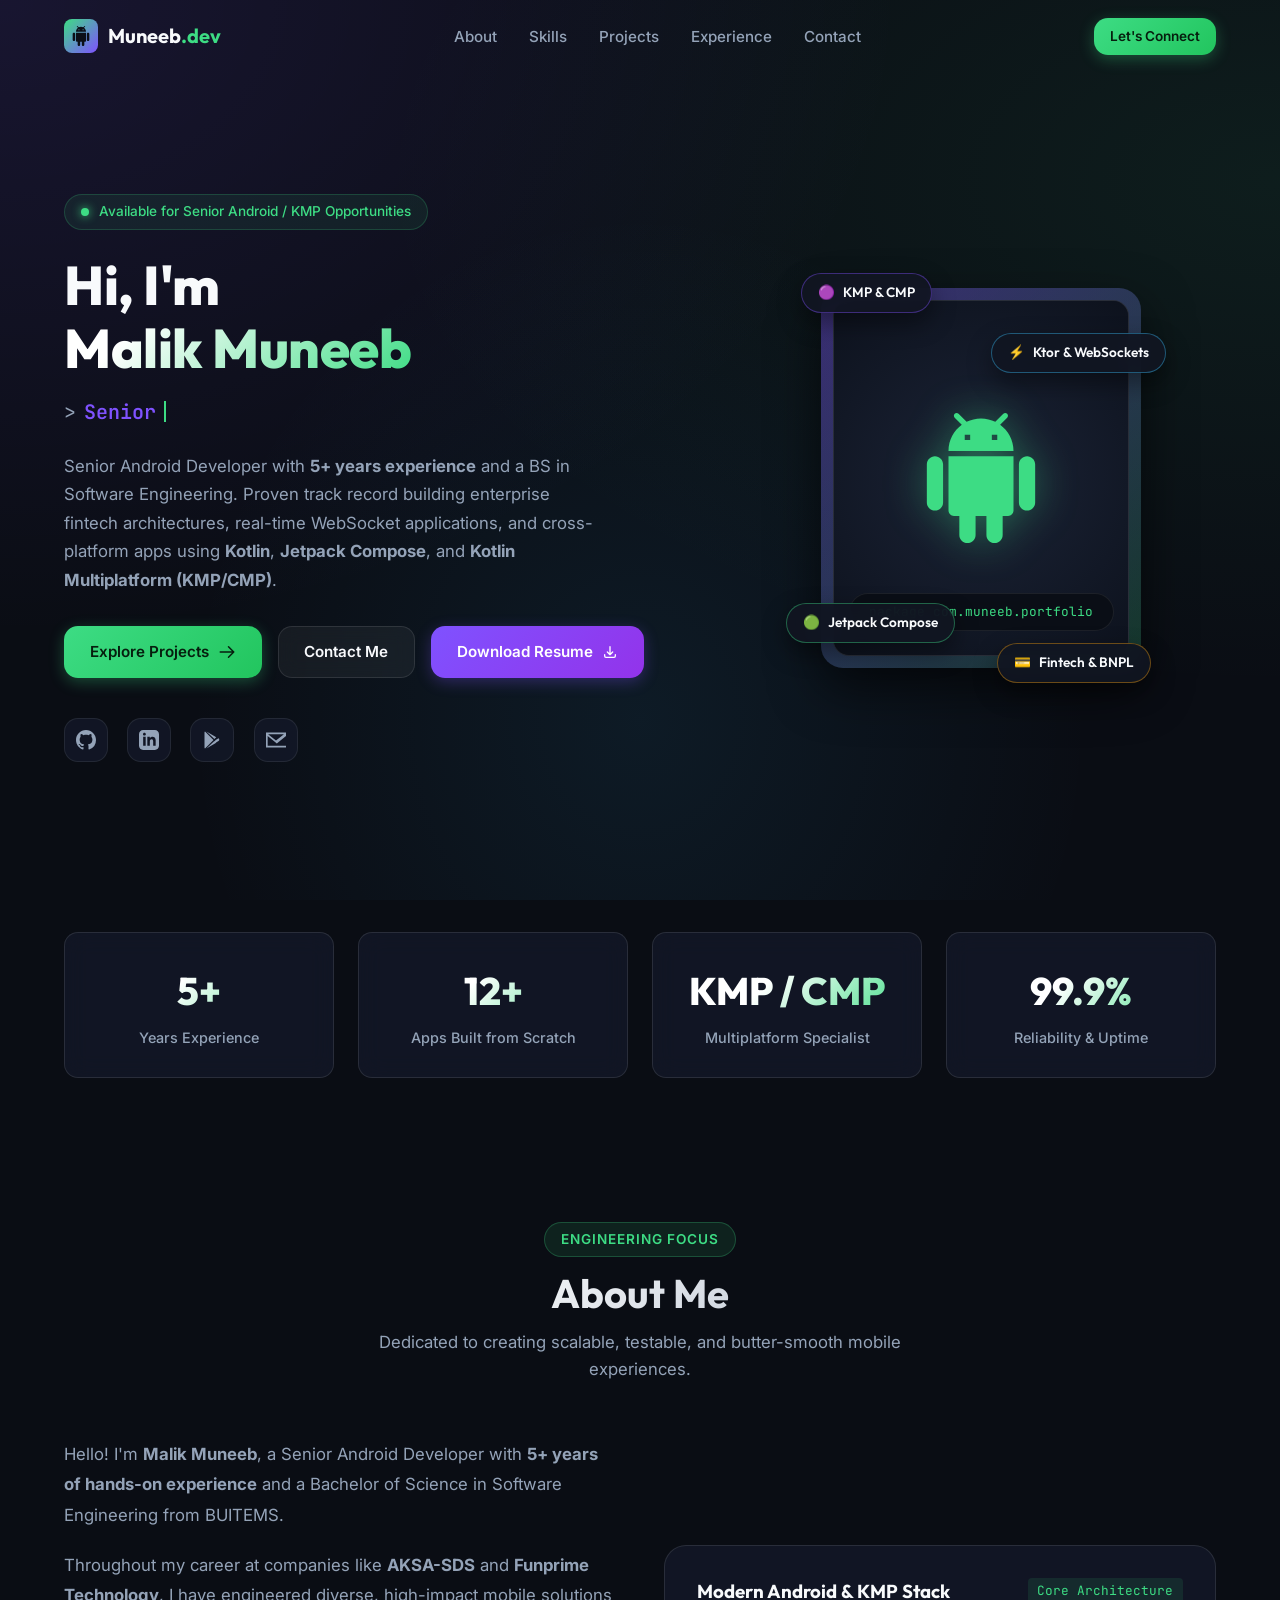
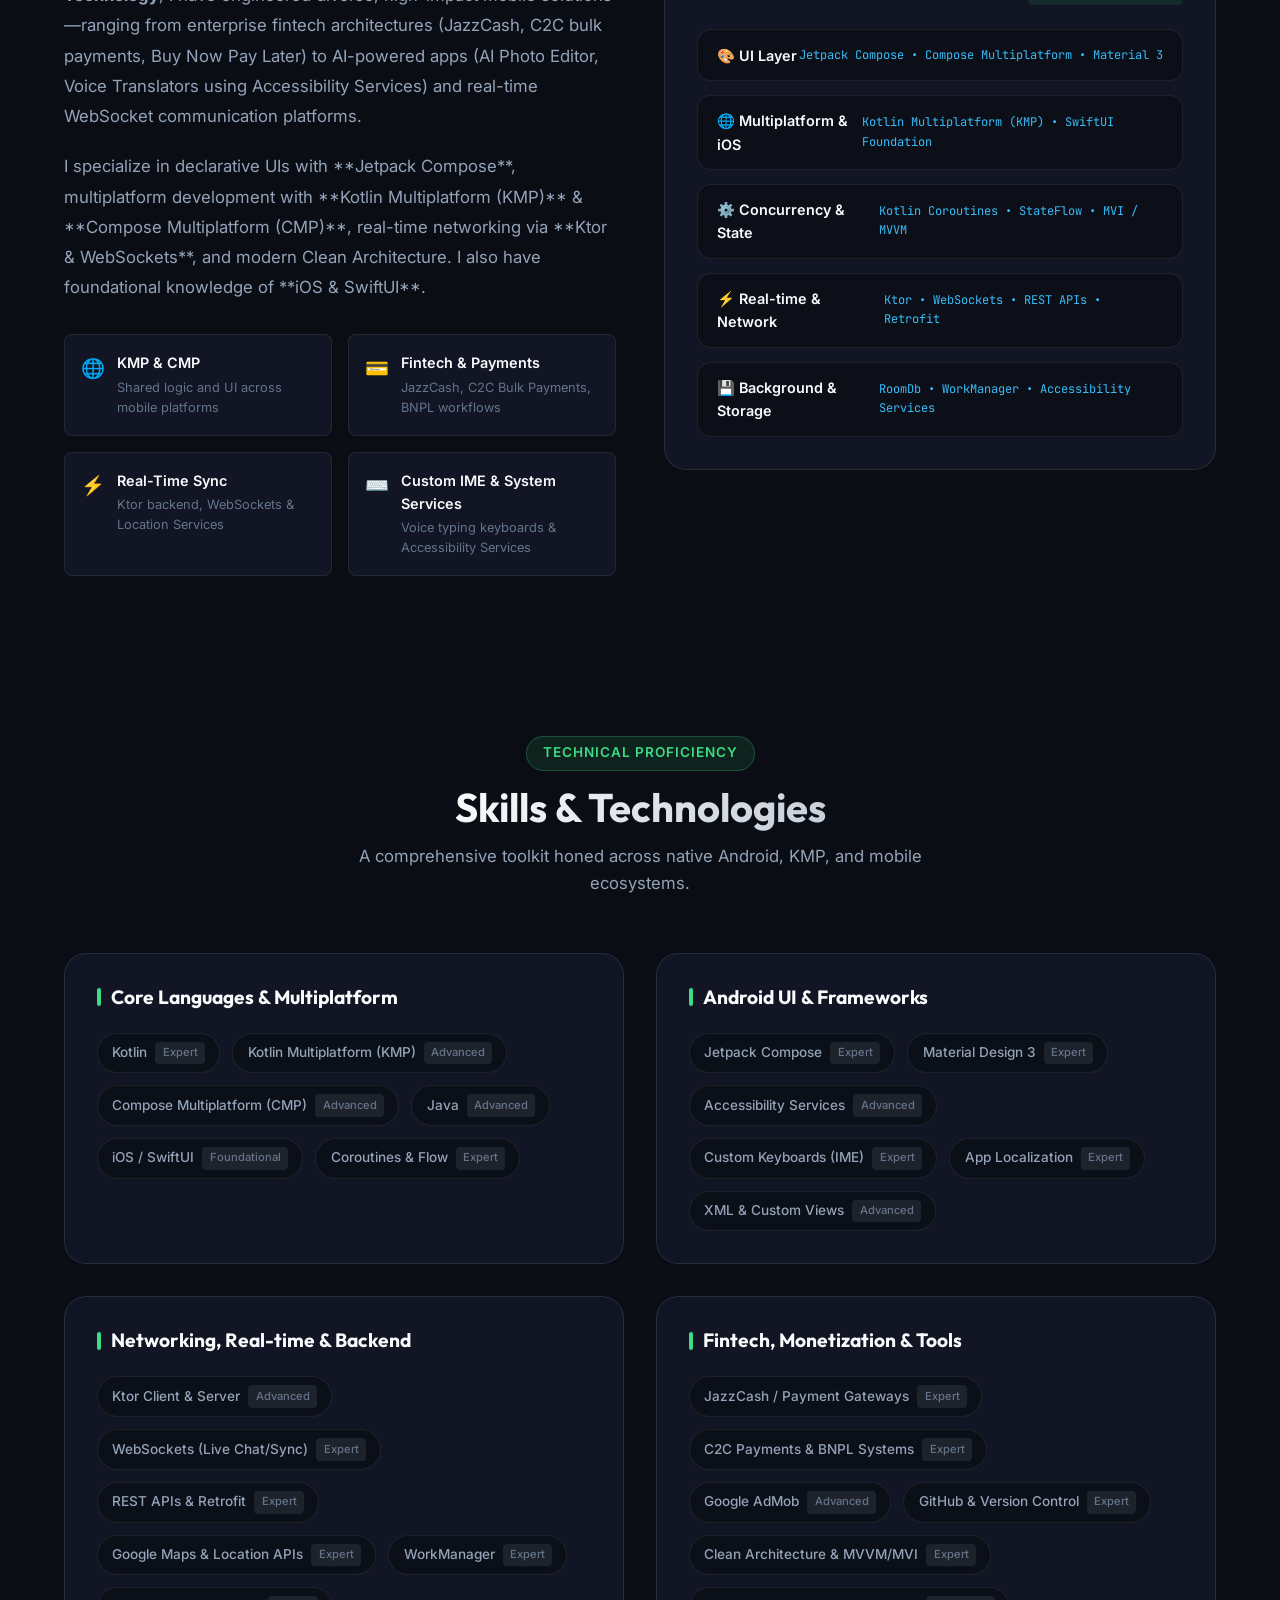
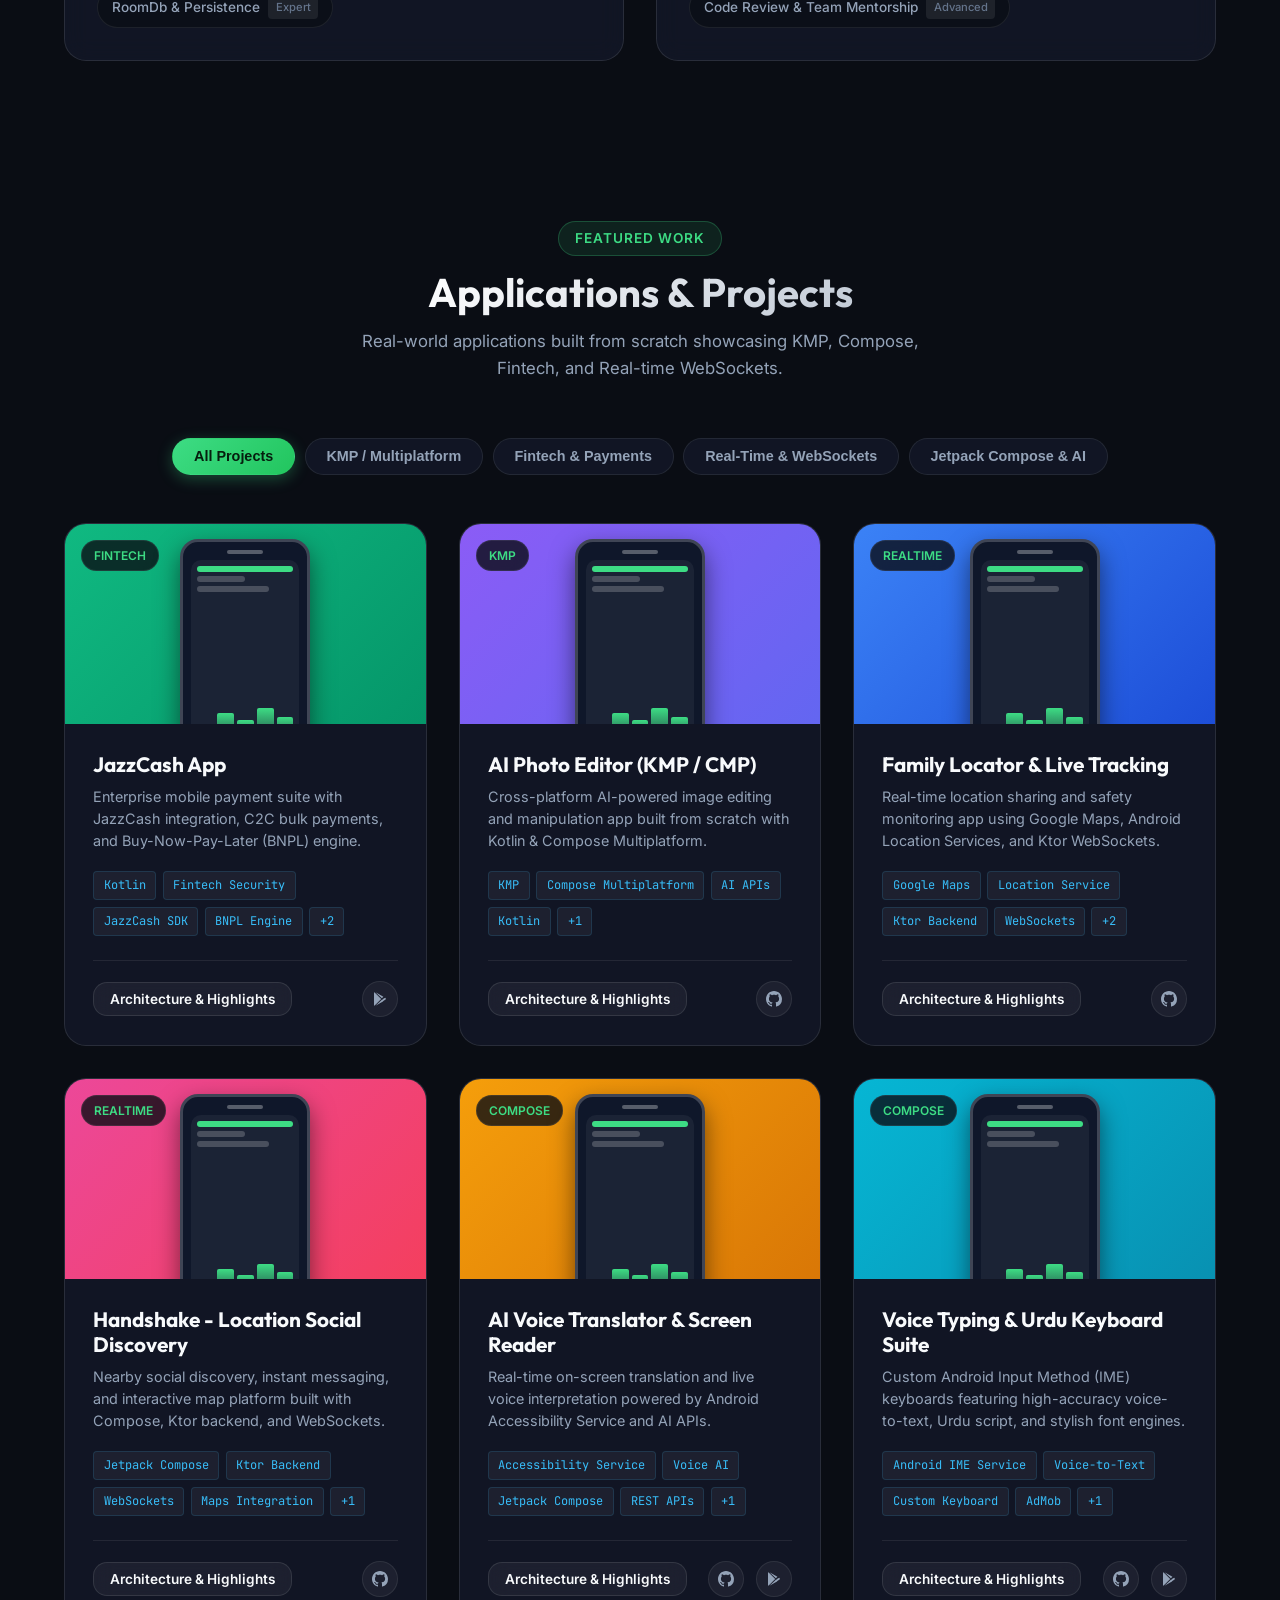
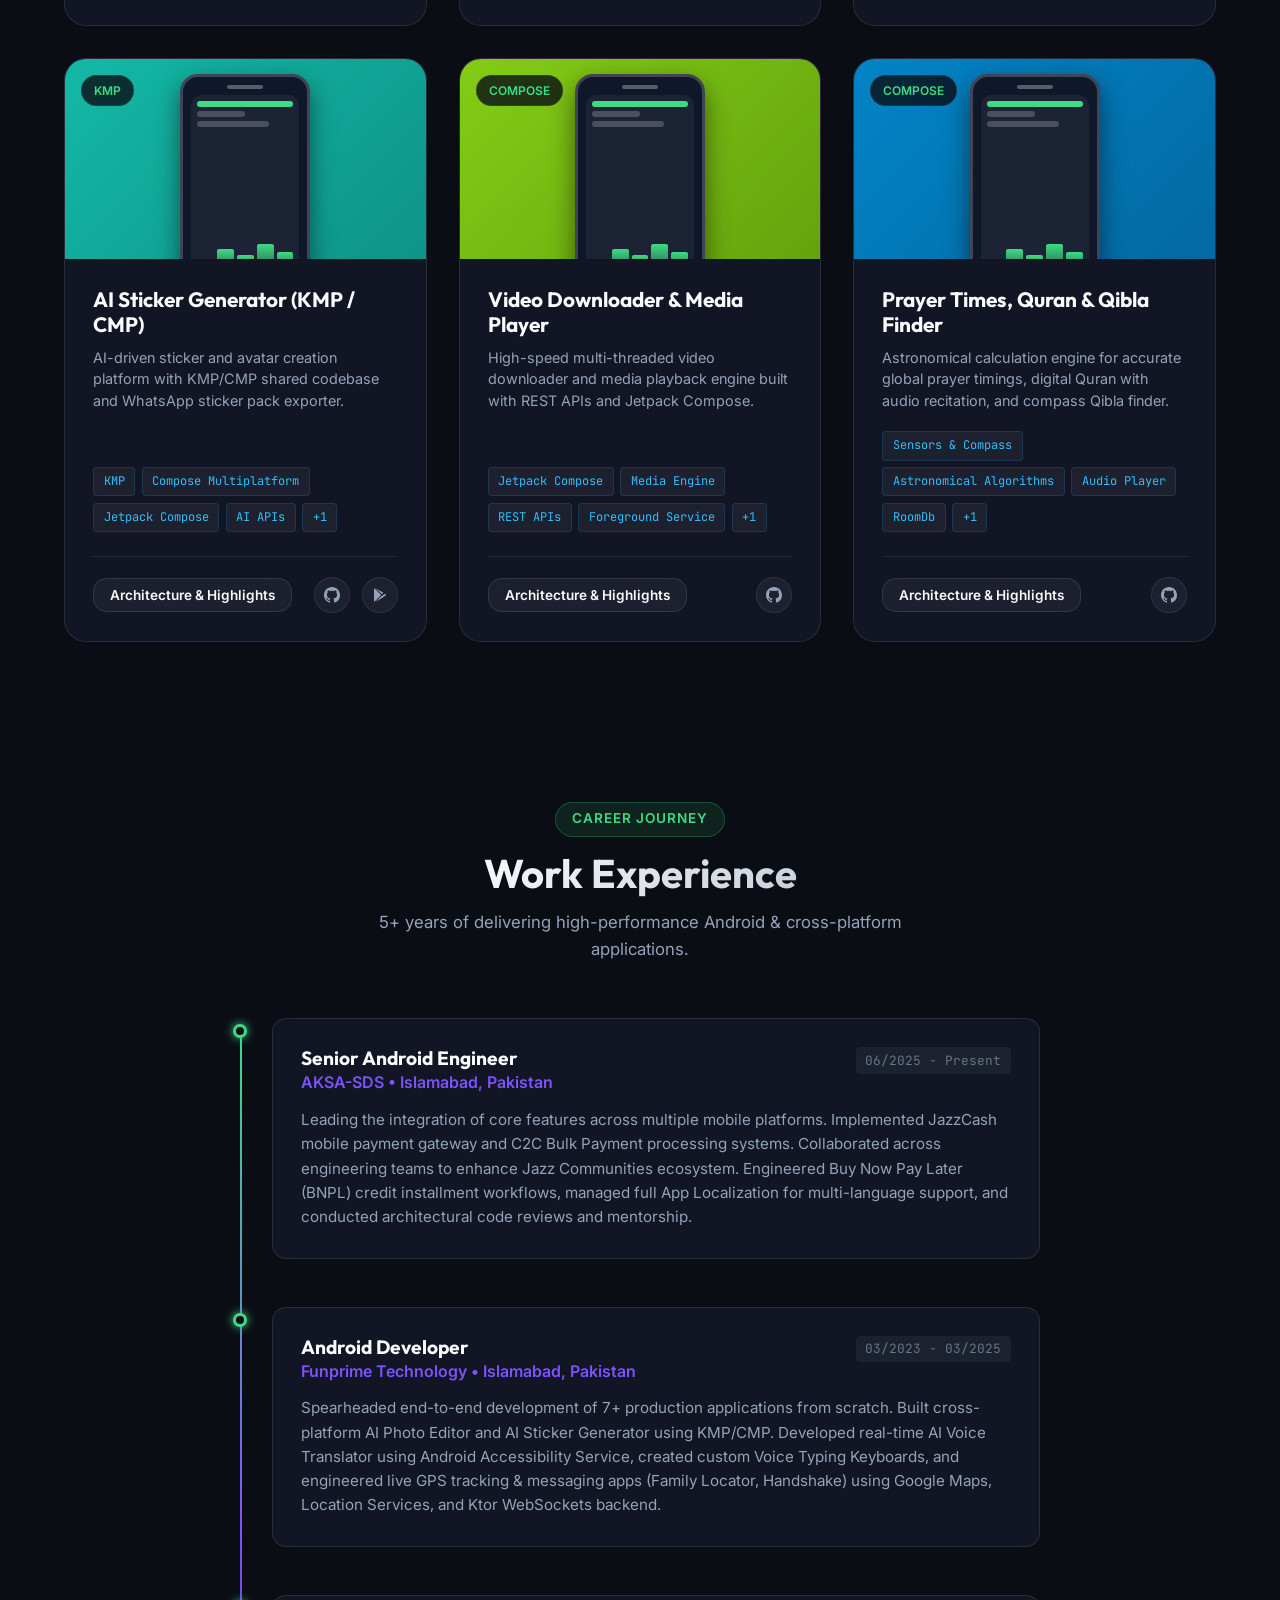
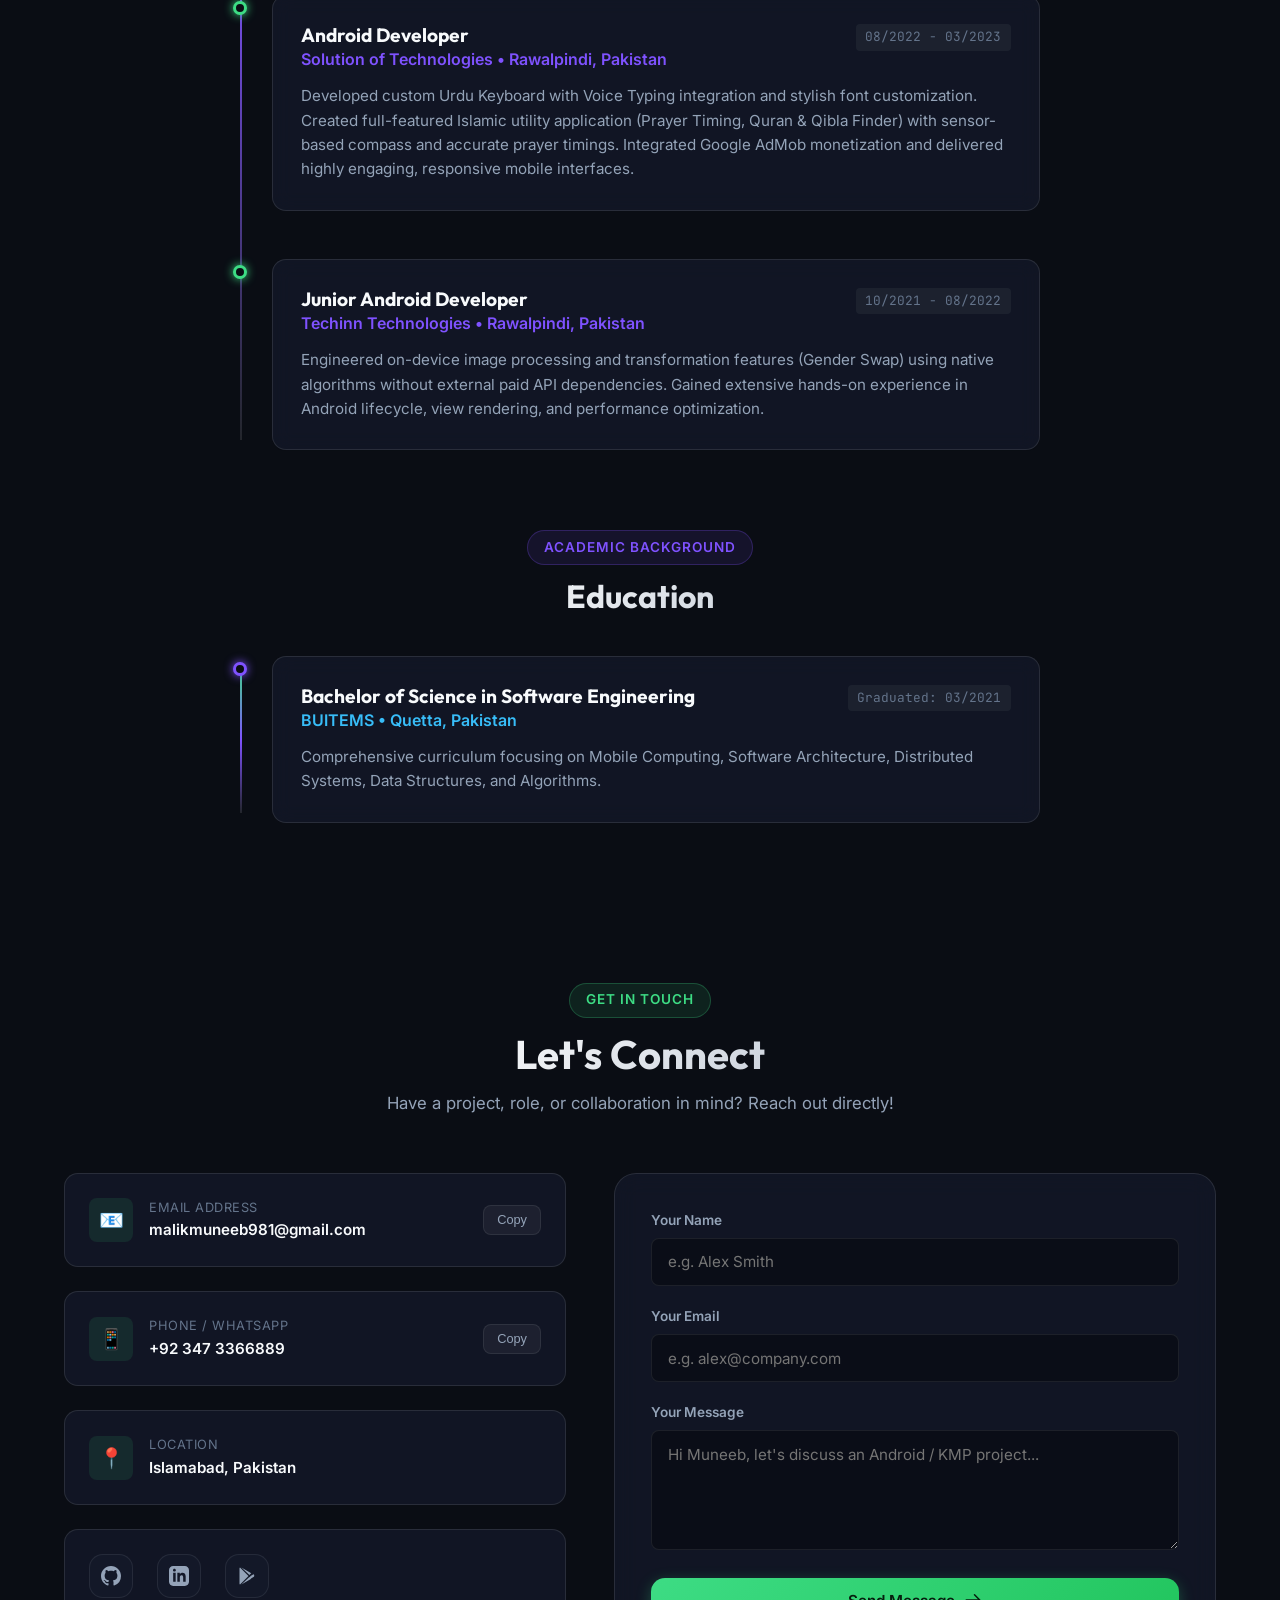
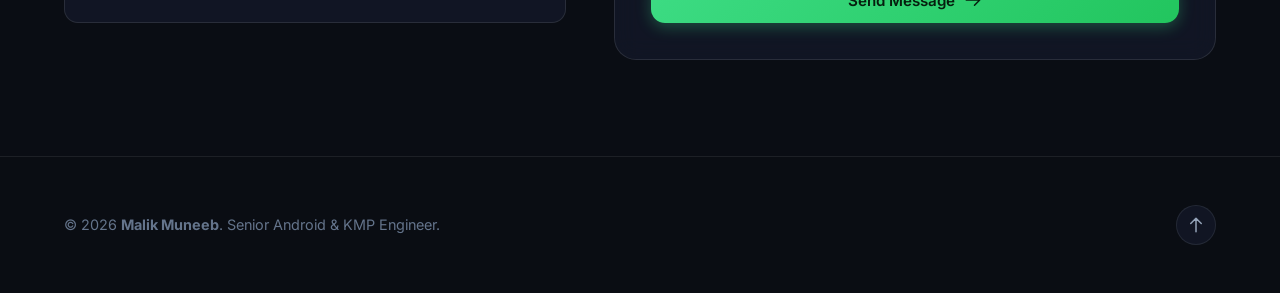
==== index.html @ da8c1023 "Add files via upload" ====
<!DOCTYPE html>
<html lang="en">
<head>
  <meta charset="UTF-8">
  <meta name="viewport" content="width=device-width, initial-scale=1.0">
  
  <!-- Primary Meta Tags -->
  <title>Malik Muneeb | Senior Android Engineer & KMP Specialist</title>
  <meta name="title" content="Malik Muneeb | Senior Android Engineer">
  <meta name="description" content="Portfolio of Malik Muneeb, Senior Android Engineer with 5+ years experience specializing in Kotlin, Jetpack Compose, Kotlin Multiplatform (KMP), Compose Multiplatform (CMP), Ktor, and WebSockets.">
  <meta name="keywords" content="Malik Muneeb, Android Developer, Kotlin Multiplatform, KMP, Compose Multiplatform, CMP, Jetpack Compose, Senior Android Engineer, Mobile Developer, Portfolio">
  <meta name="author" content="Malik Muneeb">

  <!-- Favicon (Android SVG) -->
  <link rel="icon" type="image/svg+xml" href="data:image/svg+xml,<svg xmlns='http://www.w3.org/2000/svg' viewBox='0 0 24 24' fill='%233DDC84'><path d='M6 18c0 .55.45 1 1 1h1v3.5c0 .83.67 1.5 1.5 1.5s1.5-.67 1.5-1.5V19h2v3.5c0 .83.67 1.5 1.5 1.5s1.5-.67 1.5-1.5V19h1c.55 0 1-.45 1-1V8H6v10zM3.5 8C2.67 8 2 8.67 2 9.5v7c0 .83.67 1.5 1.5 1.5S5 17.33 5 16.5v-7C5 8.67 4.33 8 3.5 8zm17 0c-.83 0-1.5.67-1.5 1.5v7c0 .83.67 1.5 1.5 1.5s1.5-.67 1.5-1.5v-7c0-.83-.67-1.5-1.5-1.5zm-4.97-5.84l1.3-1.3c.2-.2.2-.51 0-.71-.2-.2-.51-.2-.71 0l-1.48 1.48C13.85 1.23 12.95 1 12 1c-.96 0-1.86.23-2.66.63L7.85.15c-.2-.2-.51-.2-.71 0-.2.2-.2.51 0 .71l1.31 1.31C6.97 3.26 6 5.01 6 7h12c0-1.99-.97-3.75-2.47-4.84zM10 5H9V4h1v1zm5 0h-1V4h1v1z'/></svg>">

  <!-- Google Fonts -->
  <link rel="preconnect" href="https://fonts.googleapis.com">
  <link rel="preconnect" href="https://fonts.gstatic.com" crossorigin>
  <link href="https://fonts.googleapis.com/css2?family=Inter:wght@300;400;500;600;700&family=JetBrains+Mono:wght@400;500;600&family=Outfit:wght@500;600;700;800&display=swap" rel="stylesheet">

  <!-- CSS Stylesheets -->
  <link rel="stylesheet" href="css/style.css">
  <link rel="stylesheet" href="css/animations.css">
</head>
<body>

  <!-- ==========================================================================
       Header & Navbar
       ========================================================================== -->
  <header class="navbar" id="navbar">
    <div class="container nav-container">
      <a href="#hero" class="nav-logo" aria-label="Home">
        <span class="logo-badge">
          <!-- Android Robot Head Icon -->
          <svg width="20" height="20" viewBox="0 0 24 24" fill="currentColor">
            <path d="M6 18c0 .55.45 1 1 1h1v3.5c0 .83.67 1.5 1.5 1.5s1.5-.67 1.5-1.5V19h2v3.5c0 .83.67 1.5 1.5 1.5s1.5-.67 1.5-1.5V19h1c.55 0 1-.45 1-1V8H6v10zM3.5 8C2.67 8 2 8.67 2 9.5v7c0 .83.67 1.5 1.5 1.5S5 17.33 5 16.5v-7C5 8.67 4.33 8 3.5 8zm17 0c-.83 0-1.5.67-1.5 1.5v7c0 .83.67 1.5 1.5 1.5s1.5-.67 1.5-1.5v-7c0-.83-.67-1.5-1.5-1.5zm-4.97-5.84l1.3-1.3c.2-.2.2-.51 0-.71-.2-.2-.51-.2-.71 0l-1.48 1.48C13.85 1.23 12.95 1 12 1c-.96 0-1.86.23-2.66.63L7.85.15c-.2-.2-.51-.2-.71 0-.2.2-.2.51 0 .71l1.31 1.31C6.97 3.26 6 5.01 6 7h12c0-1.99-.97-3.75-2.47-4.84zM10 5H9V4h1v1zm5 0h-1V4h1v1z"/>
          </svg>
        </span>
        <span>Muneeb<span style="color: var(--accent-android);">.dev</span></span>
      </a>

      <nav>
        <ul class="nav-links">
          <li><a href="#about" class="nav-link">About</a></li>
          <li><a href="#skills" class="nav-link">Skills</a></li>
          <li><a href="#projects" class="nav-link">Projects</a></li>
          <li><a href="#experience" class="nav-link">Experience</a></li>
          <li><a href="#contact" class="nav-link">Contact</a></li>
        </ul>
      </nav>

      <div class="nav-actions">
        <a href="#contact" class="btn btn-primary btn-sm">Let's Connect</a>
        <button class="hamburger" aria-label="Toggle navigation" id="hamburger-btn">
          <span></span>
          <span></span>
          <span></span>
        </button>
      </div>
    </div>
  </header>

  <!-- ==========================================================================
       Hero Section
       ========================================================================== -->
  <section class="hero" id="hero">
    <div class="container hero-grid">
      <div class="hero-content">
        <div class="status-badge">
          <span class="status-beacon"></span>
          <span>Available for Senior Android / KMP Opportunities</span>
        </div>

        <h1 class="hero-title">
          Hi, I'm <br>
          <span class="name-highlight">Malik Muneeb</span>
        </h1>

        <div class="hero-role-wrapper">
          <span>&gt;</span>
          <span class="hero-role"></span>
          <span class="cursor"></span>
        </div>

        <p class="hero-description">
          Senior Android Developer with <strong>5+ years experience</strong> and a BS in Software Engineering. Proven track record building enterprise fintech architectures, real-time WebSocket applications, and cross-platform apps using <strong>Kotlin</strong>, <strong>Jetpack Compose</strong>, and <strong>Kotlin Multiplatform (KMP/CMP)</strong>.
        </p>

        <div class="hero-actions">
          <a href="#projects" class="btn btn-primary">
            <span>Explore Projects</span>
            <svg width="18" height="18" fill="none" stroke="currentColor" stroke-width="2" viewBox="0 0 24 24"><path stroke-linecap="round" stroke-linejoin="round" d="M14 5l7 7m0 0l-7 7m7-7H3"/></svg>
          </a>
          <a href="#contact" class="btn btn-secondary">Contact Me</a>
          <a href="assets/Malik_Muneeb_Resume.pdf" download="Malik_Muneeb_Resume.pdf" class="btn btn-kotlin" target="_blank">
            <span>Download Resume</span>
            <svg width="16" height="16" fill="none" stroke="currentColor" stroke-width="2" viewBox="0 0 24 24"><path stroke-linecap="round" stroke-linejoin="round" d="M4 16v2a2 2 0 002 2h12a2 2 0 002-2v-2m-4-4l-4 4m0 0l-4-4m4 4V4"/></svg>
          </a>
        </div>

        <div class="hero-socials">
          <a href="https://github.com/malikmuneeb981" target="_blank" rel="noopener noreferrer" class="social-link" title="GitHub Profile">
            <svg width="20" height="20" fill="currentColor" viewBox="0 0 24 24"><path d="M12 0C5.37 0 0 5.37 0 12c0 5.31 3.435 9.795 8.205 11.385.6.105.825-.255.825-.57 0-.285-.015-1.23-.015-2.235-3.015.555-3.795-.735-4.035-1.41-.135-.345-.72-1.41-1.23-1.695-.42-.225-1.02-.78-.015-.795.945-.015 1.62.87 1.845 1.23 1.08 1.815 2.805 1.305 3.495.99.105-.78.42-1.305.765-1.605-2.67-.3-5.46-1.335-5.46-5.925 0-1.305.465-2.385 1.23-3.225-.12-.3-.54-1.53.12-3.18 0 0 1.005-.315 3.3 1.23.96-.27 1.98-.405 3-.405s2.04.135 3 .405c2.295-1.56 3.3-1.23 3.3-1.23.66 1.65.24 2.88.12 3.18.765.84 1.23 1.905 1.23 3.225 0 4.605-2.805 5.625-5.475 5.925.435.375.81 1.095.81 2.22 0 1.605-.015 2.895-.015 3.3 0 .315.225.69.825.57A12.02 12.02 0 0024 12c0-6.63-5.37-12-12-12z"/></svg>
          </a>
          <a href="https://linkedin.com" target="_blank" rel="noopener noreferrer" class="social-link" title="LinkedIn Profile">
            <svg width="20" height="20" fill="currentColor" viewBox="0 0 24 24"><path d="M19 0h-14c-2.761 0-5 2.239-5 5v14c0 2.761 2.239 5 5 5h14c2.762 0 5-2.239 5-5v-14c0-2.761-2.238-5-5-5zm-11 19h-3v-11h3v11zm-1.5-12.268c-.966 0-1.75-.79-1.75-1.764s.784-1.764 1.75-1.764 1.75.79 1.75 1.764-.783 1.764-1.75 1.764zm13.5 12.268h-3v-5.604c0-3.368-4-3.113-4 0v5.604h-3v-11h3v1.765c1.396-2.586 7-2.777 7 2.476v6.759z"/></svg>
          </a>
          <a href="https://play.google.com" target="_blank" rel="noopener noreferrer" class="social-link" title="Google Play Store">
            <svg width="20" height="20" fill="currentColor" viewBox="0 0 24 24"><path d="M3.609 1.814L13.792 12 3.61 22.186a2.38 2.38 0 0 1-.61-.954V2.768c.15-.37.362-.697.609-.954zm11.246 11.248l2.25 2.25-11.83 6.83 9.58-9.08zm0-2.124l-9.58-9.08 11.83 6.83-2.25 2.25zm1.488 1.062l3.434-1.982a1.868 1.868 0 0 1 0 3.238l-3.434 1.982-1.062-1.619 1.062-1.619z"/></svg>
          </a>
          <a href="https://mail.google.com/mail/?view=cm&fs=1&to=malikmuneeb981@gmail.com" target="_blank" rel="noopener noreferrer" class="social-link" title="Send Email via Gmail">
            <svg width="20" height="20" fill="currentColor" viewBox="0 0 24 24"><path d="M0 3v18h24v-18h-24zm21.518 2l-9.518 7.713-9.518-7.713h19.036zm-19.518 14v-11.817l9.214 7.466 1.786 1.448 1.786-1.448 9.214-7.466v11.817h-22z"/></svg>
          </a>
        </div>
      </div>

      <!-- Hero Visual / Graphic / Glowing Card -->
      <div class="hero-visual">
        <div class="avatar-wrapper">
          <div class="avatar-inner">
            <div class="avatar-img-placeholder">
              <svg class="avatar-robot-icon" viewBox="0 0 24 24" fill="#3DDC84">
                <path d="M6 18c0 .55.45 1 1 1h1v3.5c0 .83.67 1.5 1.5 1.5s1.5-.67 1.5-1.5V19h2v3.5c0 .83.67 1.5 1.5 1.5s1.5-.67 1.5-1.5V19h1c.55 0 1-.45 1-1V8H6v10zM3.5 8C2.67 8 2 8.67 2 9.5v7c0 .83.67 1.5 1.5 1.5S5 17.33 5 16.5v-7C5 8.67 4.33 8 3.5 8zm17 0c-.83 0-1.5.67-1.5 1.5v7c0 .83.67 1.5 1.5 1.5s1.5-.67 1.5-1.5v-7c0-.83-.67-1.5-1.5-1.5zm-4.97-5.84l1.3-1.3c.2-.2.2-.51 0-.71-.2-.2-.51-.2-.71 0l-1.48 1.48C13.85 1.23 12.95 1 12 1c-.96 0-1.86.23-2.66.63L7.85.15c-.2-.2-.51-.2-.71 0-.2.2-.2.51 0 .71l1.31 1.31C6.97 3.26 6 5.01 6 7h12c0-1.99-.97-3.75-2.47-4.84zM10 5H9V4h1v1zm5 0h-1V4h1v1z"/>
              </svg>
              <div class="avatar-caption">package com.muneeb.portfolio</div>
            </div>
          </div>

          <!-- Floating Badges -->
          <div class="floating-chip chip-1">
            <span style="color: var(--accent-kotlin);">🟣</span> KMP & CMP
          </div>
          <div class="floating-chip chip-2">
            <span style="color: var(--accent-android);">🟢</span> Jetpack Compose
          </div>
          <div class="floating-chip chip-3">
            <span style="color: var(--accent-cyan);">⚡</span> Ktor & WebSockets
          </div>
          <div class="floating-chip chip-4">
            <span style="color: var(--accent-amber);">💳</span> Fintech & BNPL
          </div>
        </div>
      </div>
    </div>
  </section>

  <!-- ==========================================================================
       Stats Bar
       ========================================================================== -->
  <section class="stats-section">
    <div class="container">
      <div class="stats-grid" id="stats-grid">
        <!-- Rendered via JS -->
      </div>
    </div>
  </section>

  <!-- ==========================================================================
       About Section
       ========================================================================== -->
  <section class="about-section" id="about">
    <div class="container">
      <div class="section-header">
        <span class="section-tag">Engineering Focus</span>
        <h2 class="section-title">About Me</h2>
        <p class="section-subtitle">Dedicated to creating scalable, testable, and butter-smooth mobile experiences.</p>
      </div>

      <div class="about-grid">
        <div class="about-text">
          <p>
            Hello! I'm <strong>Malik Muneeb</strong>, a Senior Android Developer with <strong>5+ years of hands-on experience</strong> and a Bachelor of Science in Software Engineering from BUITEMS.
          </p>
          <p>
            Throughout my career at companies like <strong>AKSA-SDS</strong> and <strong>Funprime Technology</strong>, I have engineered diverse, high-impact mobile solutions—ranging from enterprise fintech architectures (JazzCash, C2C bulk payments, Buy Now Pay Later) to AI-powered apps (AI Photo Editor, Voice Translators using Accessibility Services) and real-time WebSocket communication platforms.
          </p>
          <p>
            I specialize in declarative UIs with **Jetpack Compose**, multiplatform development with **Kotlin Multiplatform (KMP)** & **Compose Multiplatform (CMP)**, real-time networking via **Ktor & WebSockets**, and modern Clean Architecture. I also have foundational knowledge of **iOS & SwiftUI**.
          </p>

          <div class="about-highlights">
            <div class="highlight-item">
              <div class="highlight-icon">🌐</div>
              <div>
                <div class="highlight-title">KMP & CMP</div>
                <div class="highlight-desc">Shared logic and UI across mobile platforms</div>
              </div>
            </div>
            <div class="highlight-item">
              <div class="highlight-icon">💳</div>
              <div>
                <div class="highlight-title">Fintech & Payments</div>
                <div class="highlight-desc">JazzCash, C2C Bulk Payments, BNPL workflows</div>
              </div>
            </div>
            <div class="highlight-item">
              <div class="highlight-icon">⚡</div>
              <div>
                <div class="highlight-title">Real-Time Sync</div>
                <div class="highlight-desc">Ktor backend, WebSockets & Location Services</div>
              </div>
            </div>
            <div class="highlight-item">
              <div class="highlight-icon">⌨️</div>
              <div>
                <div class="highlight-title">Custom IME & System Services</div>
                <div class="highlight-desc">Voice typing keyboards & Accessibility Services</div>
              </div>
            </div>
          </div>
        </div>

        <!-- Architecture Stack Visual -->
        <div class="about-architecture-card">
          <div class="arch-header">
            <h3>Modern Android & KMP Stack</h3>
            <span class="arch-tag">Core Architecture</span>
          </div>

          <div class="arch-layers">
            <div class="arch-layer">
              <span class="arch-layer-name">🎨 UI Layer</span>
              <span class="arch-layer-tech">Jetpack Compose • Compose Multiplatform • Material 3</span>
            </div>
            <div class="arch-layer">
              <span class="arch-layer-name">🌐 Multiplatform & iOS</span>
              <span class="arch-layer-tech">Kotlin Multiplatform (KMP) • SwiftUI Foundation</span>
            </div>
            <div class="arch-layer">
              <span class="arch-layer-name">⚙️ Concurrency & State</span>
              <span class="arch-layer-tech">Kotlin Coroutines • StateFlow • MVI / MVVM</span>
            </div>
            <div class="arch-layer">
              <span class="arch-layer-name">⚡ Real-time & Network</span>
              <span class="arch-layer-tech">Ktor • WebSockets • REST APIs • Retrofit</span>
            </div>
            <div class="arch-layer">
              <span class="arch-layer-name">💾 Background & Storage</span>
              <span class="arch-layer-tech">RoomDb • WorkManager • Accessibility Services</span>
            </div>
          </div>
        </div>
      </div>
    </div>
  </section>

  <!-- ==========================================================================
       Skills Section
       ========================================================================== -->
  <section class="skills-section" id="skills">
    <div class="container">
      <div class="section-header">
        <span class="section-tag">Technical Proficiency</span>
        <h2 class="section-title">Skills & Technologies</h2>
        <p class="section-subtitle">A comprehensive toolkit honed across native Android, KMP, and mobile ecosystems.</p>
      </div>

      <div class="skills-container" id="skills-container">
        <!-- Rendered via JS -->
      </div>
    </div>
  </section>

  <!-- ==========================================================================
       Projects Section
       ========================================================================== -->
  <section class="projects-section" id="projects">
    <div class="container">
      <div class="section-header">
        <span class="section-tag">Featured Work</span>
        <h2 class="section-title">Applications & Projects</h2>
        <p class="section-subtitle">Real-world applications built from scratch showcasing KMP, Compose, Fintech, and Real-time WebSockets.</p>
      </div>

      <div class="project-filters">
        <button class="filter-btn active" data-filter="all">All Projects</button>
        <button class="filter-btn" data-filter="kmp">KMP / Multiplatform</button>
        <button class="filter-btn" data-filter="fintech">Fintech & Payments</button>
        <button class="filter-btn" data-filter="realtime">Real-Time & WebSockets</button>
        <button class="filter-btn" data-filter="compose">Jetpack Compose & AI</button>
      </div>

      <div class="projects-grid" id="projects-grid">
        <!-- Rendered via JS -->
      </div>
    </div>
  </section>

  <!-- ==========================================================================
       Experience & Education Section
       ========================================================================== -->
  <section class="experience-section" id="experience">
    <div class="container">
      <div class="section-header">
        <span class="section-tag">Career Journey</span>
        <h2 class="section-title">Work Experience</h2>
        <p class="section-subtitle">5+ years of delivering high-performance Android & cross-platform applications.</p>
      </div>

      <div class="timeline" id="experience-timeline">
        <!-- Rendered via JS -->
      </div>

      <!-- Education Subsection -->
      <div style="margin-top: 5rem;">
        <div class="section-header" style="margin-bottom: 2.5rem;">
          <span class="section-tag" style="background: rgba(127, 82, 255, 0.1); border-color: rgba(127, 82, 255, 0.25); color: var(--accent-kotlin);">Academic Background</span>
          <h2 class="section-title" style="font-size: 2rem;">Education</h2>
        </div>

        <div class="timeline" id="education-container">
          <!-- Rendered via JS -->
        </div>
      </div>
    </div>
  </section>

  <!-- ==========================================================================
       Contact Section
       ========================================================================== -->
  <section class="contact-section" id="contact">
    <div class="container">
      <div class="section-header">
        <span class="section-tag">Get In Touch</span>
        <h2 class="section-title">Let's Connect</h2>
        <p class="section-subtitle">Have a project, role, or collaboration in mind? Reach out directly!</p>
      </div>

      <div class="contact-grid">
        <div class="contact-info">
          <!-- Email Card -->
          <div class="contact-card">
            <div class="contact-card-left">
              <div class="contact-icon-box">📧</div>
              <div>
                <div class="contact-label">Email Address</div>
                <div class="contact-val">malikmuneeb981@gmail.com</div>
              </div>
            </div>
            <button class="copy-btn" data-copy="malikmuneeb981@gmail.com" title="Copy Email">Copy</button>
          </div>

          <!-- Phone Card -->
          <div class="contact-card">
            <div class="contact-card-left">
              <div class="contact-icon-box">📱</div>
              <div>
                <div class="contact-label">Phone / WhatsApp</div>
                <div class="contact-val">+92 347 3366889</div>
              </div>
            </div>
            <button class="copy-btn" data-copy="+92 347 3366889" title="Copy Phone Number">Copy</button>
          </div>

          <!-- Location Card -->
          <div class="contact-card">
            <div class="contact-card-left">
              <div class="contact-icon-box">📍</div>
              <div>
                <div class="contact-label">Location</div>
                <div class="contact-val">Islamabad, Pakistan</div>
              </div>
            </div>
          </div>

          <!-- Socials Connect Card -->
          <div class="contact-card" style="justify-content: flex-start; gap: 1.5rem;">
            <a href="https://github.com/malikmuneeb981" target="_blank" rel="noopener noreferrer" class="social-link" title="GitHub">
              <svg width="20" height="20" fill="currentColor" viewBox="0 0 24 24"><path d="M12 0C5.37 0 0 5.37 0 12c0 5.31 3.435 9.795 8.205 11.385.6.105.825-.255.825-.57 0-.285-.015-1.23-.015-2.235-3.015.555-3.795-.735-4.035-1.41-.135-.345-.72-1.41-1.23-1.695-.42-.225-1.02-.78-.015-.795.945-.015 1.62.87 1.845 1.23 1.08 1.815 2.805 1.305 3.495.99.105-.78.42-1.305.765-1.605-2.67-.3-5.46-1.335-5.46-5.925 0-1.305.465-2.385 1.23-3.225-.12-.3-.54-1.53.12-3.18 0 0 1.005-.315 3.3 1.23.96-.27 1.98-.405 3-.405s2.04.135 3 .405c2.295-1.56 3.3-1.23 3.3-1.23.66 1.65.24 2.88.12 3.18.765.84 1.23 1.905 1.23 3.225 0 4.605-2.805 5.625-5.475 5.925.435.375.81 1.095.81 2.22 0 1.605-.015 2.895-.015 3.3 0 .315.225.69.825.57A12.02 12.02 0 0024 12c0-6.63-5.37-12-12-12z"/></svg>
            </a>
            <a href="https://linkedin.com" target="_blank" rel="noopener noreferrer" class="social-link" title="LinkedIn">
              <svg width="20" height="20" fill="currentColor" viewBox="0 0 24 24"><path d="M19 0h-14c-2.761 0-5 2.239-5 5v14c0 2.761 2.239 5 5 5h14c2.762 0 5-2.239 5-5v-14c0-2.761-2.238-5-5-5zm-11 19h-3v-11h3v11zm-1.5-12.268c-.966 0-1.75-.79-1.75-1.764s.784-1.764 1.75-1.764 1.75.79 1.75 1.764-.783 1.764-1.75 1.764zm13.5 12.268h-3v-5.604c0-3.368-4-3.113-4 0v5.604h-3v-11h3v1.765c1.396-2.586 7-2.777 7 2.476v6.759z"/></svg>
            </a>
            <a href="https://play.google.com" target="_blank" rel="noopener noreferrer" class="social-link" title="Google Play">
              <svg width="20" height="20" fill="currentColor" viewBox="0 0 24 24"><path d="M3.609 1.814L13.792 12 3.61 22.186a2.38 2.38 0 0 1-.61-.954V2.768c.15-.37.362-.697.609-.954zm11.246 11.248l2.25 2.25-11.83 6.83 9.58-9.08zm0-2.124l-9.58-9.08 11.83 6.83-2.25 2.25zm1.488 1.062l3.434-1.982a1.868 1.868 0 0 1 0 3.238l-3.434 1.982-1.062-1.619 1.062-1.619z"/></svg>
            </a>
          </div>
        </div>

        <!-- Contact Form -->
        <form class="contact-form" id="contact-form">
          <div class="form-group">
            <label class="form-label" for="form-name">Your Name</label>
            <input type="text" id="form-name" class="form-control" placeholder="e.g. Alex Smith" required>
          </div>

          <div class="form-group">
            <label class="form-label" for="form-email">Your Email</label>
            <input type="email" id="form-email" class="form-control" placeholder="e.g. alex@company.com" required>
          </div>

          <div class="form-group">
            <label class="form-label" for="form-message">Your Message</label>
            <textarea id="form-message" class="form-control" placeholder="Hi Muneeb, let's discuss an Android / KMP project..." required></textarea>
          </div>

          <button type="submit" class="btn btn-primary" style="width: 100%;">
            <span>Send Message</span>
            <svg width="18" height="18" fill="none" stroke="currentColor" stroke-width="2" viewBox="0 0 24 24"><path stroke-linecap="round" stroke-linejoin="round" d="M14 5l7 7m0 0l-7 7m7-7H3"/></svg>
          </button>
        </form>
      </div>
    </div>
  </section>

  <!-- ==========================================================================
       Footer
       ========================================================================== -->
  <footer class="footer">
    <div class="container footer-container">
      <div class="footer-text">
        &copy; 2026 <strong>Malik Muneeb</strong>. Senior Android & KMP Engineer.
      </div>
      <button class="back-to-top" aria-label="Back to top">
        <svg width="18" height="18" fill="none" stroke="currentColor" stroke-width="2" viewBox="0 0 24 24"><path stroke-linecap="round" stroke-linejoin="round" d="M5 10l7-7m0 0l7 7m-7-7v18"/></svg>
      </button>
    </div>
  </footer>

  <!-- ==========================================================================
       Project Detail Modal Dialog
       ========================================================================== -->
  <div class="modal-overlay" id="project-modal" role="dialog" aria-modal="true">
    <div class="modal-container">
      <div class="modal-header">
        <div>
          <h2 id="modal-title" style="font-size: 1.5rem; font-weight: 700;">Project Title</h2>
          <p id="modal-tagline" style="color: var(--text-secondary); font-size: 0.95rem; margin-top: 0.25rem;">Project Tagline</p>
        </div>
        <button class="modal-close-btn" id="modal-close" aria-label="Close modal">&times;</button>
      </div>

      <div class="modal-body">
        <div class="modal-section-title">Tech Stack & Tools</div>
        <div class="project-tags" id="modal-tags"></div>

        <div class="modal-section-title">Key Technical Highlights</div>
        <ul class="modal-highlights-list" id="modal-highlights"></ul>

        <div class="modal-section-title">Architecture & System Design</div>
        <div class="modal-arch-box" id="modal-architecture"></div>
      </div>

      <div class="modal-footer">
        <a id="modal-github" href="#" target="_blank" rel="noopener noreferrer" class="btn btn-secondary btn-sm">
          <svg width="16" height="16" fill="currentColor" viewBox="0 0 24 24"><path d="M12 0C5.37 0 0 5.37 0 12c0 5.31 3.435 9.795 8.205 11.385.6.105.825-.255.825-.57 0-.285-.015-1.23-.015-2.235-3.015.555-3.795-.735-4.035-1.41-.135-.345-.72-1.41-1.23-1.695-.42-.225-1.02-.78-.015-.795.945-.015 1.62.87 1.845 1.23 1.08 1.815 2.805 1.305 3.495.99.105-.78.42-1.305.765-1.605-2.67-.3-5.46-1.335-5.46-5.925 0-1.305.465-2.385 1.23-3.225-.12-.3-.54-1.53.12-3.18 0 0 1.005-.315 3.3 1.23.96-.27 1.98-.405 3-.405s2.04.135 3 .405c2.295-1.56 3.3-1.23 3.3-1.23.66 1.65.24 2.88.12 3.18.765.84 1.23 1.905 1.23 3.225 0 4.605-2.805 5.625-5.475 5.925.435.375.81 1.095.81 2.22 0 1.605-.015 2.895-.015 3.3 0 .315.225.69.825.57A12.02 12.02 0 0024 12c0-6.63-5.37-12-12-12z"/></svg>
          <span>View Source Code</span>
        </a>
        <a id="modal-playstore" href="#" target="_blank" rel="noopener noreferrer" class="btn btn-primary btn-sm">
          <svg width="16" height="16" fill="currentColor" viewBox="0 0 24 24"><path d="M3.609 1.814L13.792 12 3.61 22.186a2.38 2.38 0 0 1-.61-.954V2.768c.15-.37.362-.697.609-.954zm11.246 11.248l2.25 2.25-11.83 6.83 9.58-9.08zm0-2.124l-9.58-9.08 11.83 6.83-2.25 2.25zm1.488 1.062l3.434-1.982a1.868 1.868 0 0 1 0 3.238l-3.434 1.982-1.062-1.619 1.062-1.619z"/></svg>
          <span>View on Google Play</span>
        </a>
      </div>
    </div>
  </div>

  <!-- JavaScript Modules -->
  <script src="js/projects-data.js"></script>
  <script src="js/main.js"></script>
</body>
</html>
---- css/style.css ----
/* ==========================================================================
   Android Developer Portfolio - Core Stylesheet
   Designed for Malik Muneeb Aziz
   ========================================================================== */

:root {
  /* Color Palette */
  --bg-primary: #0a0d14;
  --bg-secondary: #111622;
  --bg-card: rgba(20, 27, 43, 0.7);
  --bg-card-hover: rgba(28, 38, 59, 0.85);
  --bg-glass: rgba(16, 22, 36, 0.75);
  
  /* Brand Accents */
  --accent-android: #3DDC84;       /* Android Neon Green */
  --accent-android-glow: rgba(61, 220, 132, 0.25);
  --accent-kotlin: #7F52FF;        /* Kotlin Purple */
  --accent-kotlin-glow: rgba(127, 82, 255, 0.25);
  --accent-cyan: #38BDF8;          /* Cyber Cyan */
  --accent-amber: #F59E0B;
  
  /* Text Colors */
  --text-primary: #F8FAFC;
  --text-secondary: #94A3B8;
  --text-muted: #64748B;
  --text-accent: #3DDC84;
  
  /* Borders & Dividers */
  --border-subtle: rgba(255, 255, 255, 0.08);
  --border-glow: rgba(61, 220, 132, 0.35);
  --border-card: rgba(255, 255, 255, 0.1);
  
  /* Fonts */
  --font-sans: 'Inter', -apple-system, BlinkMacSystemFont, "Segoe UI", Roboto, sans-serif;
  --font-heading: 'Outfit', -apple-system, BlinkMacSystemFont, sans-serif;
  --font-mono: 'JetBrains Mono', 'Fira Code', monospace;
  
  /* Shadows & Glass */
  --shadow-sm: 0 2px 8px rgba(0, 0, 0, 0.3);
  --shadow-md: 0 8px 24px rgba(0, 0, 0, 0.4);
  --shadow-lg: 0 16px 40px rgba(0, 0, 0, 0.6);
  --shadow-neon: 0 0 25px rgba(61, 220, 132, 0.25);
  --shadow-kotlin: 0 0 25px rgba(127, 82, 255, 0.25);
  
  /* Layout & Transitions */
  --radius-sm: 8px;
  --radius-md: 14px;
  --radius-lg: 22px;
  --radius-full: 9999px;
  --transition-fast: 0.2s cubic-bezier(0.4, 0, 0.2, 1);
  --transition-normal: 0.3s cubic-bezier(0.4, 0, 0.2, 1);
  --transition-spring: 0.5s cubic-bezier(0.175, 0.885, 0.32, 1.275);
}

/* Reset & Global */
*, *::before, *::after {
  margin: 0;
  padding: 0;
  box-sizing: border-box;
}

html {
  scroll-behavior: smooth;
  font-size: 16px;
}

body {
  font-family: var(--font-sans);
  background-color: var(--bg-primary);
  color: var(--text-primary);
  line-height: 1.6;
  overflow-x: hidden;
  position: relative;
  background-image: 
    radial-gradient(at 0% 0%, rgba(127, 82, 255, 0.12) 0px, transparent 50%),
    radial-gradient(at 100% 20%, rgba(61, 220, 132, 0.08) 0px, transparent 50%),
    radial-gradient(at 50% 80%, rgba(56, 189, 248, 0.08) 0px, transparent 50%);
  background-attachment: fixed;
}

/* Scrollbar */
::-webkit-scrollbar {
  width: 8px;
}
::-webkit-scrollbar-track {
  background: var(--bg-primary);
}
::-webkit-scrollbar-thumb {
  background: var(--bg-secondary);
  border-radius: 4px;
  border: 1px solid var(--border-subtle);
}
::-webkit-scrollbar-thumb:hover {
  background: var(--accent-kotlin);
}

/* Container */
.container {
  width: 100%;
  max-width: 1200px;
  margin: 0 auto;
  padding: 0 1.5rem;
}

/* Typography & Headings */
h1, h2, h3, h4, h5, h6 {
  font-family: var(--font-heading);
  color: var(--text-primary);
  line-height: 1.2;
}

.section-header {
  text-align: center;
  margin-bottom: 3.5rem;
}

.section-tag {
  display: inline-flex;
  align-items: center;
  gap: 0.5rem;
  padding: 0.35rem 1rem;
  background: rgba(61, 220, 132, 0.1);
  border: 1px solid rgba(61, 220, 132, 0.25);
  border-radius: var(--radius-full);
  color: var(--accent-android);
  font-size: 0.85rem;
  font-weight: 600;
  text-transform: uppercase;
  letter-spacing: 1px;
  margin-bottom: 0.75rem;
}

.section-title {
  font-size: 2.5rem;
  font-weight: 700;
  margin-bottom: 0.75rem;
  background: linear-gradient(135deg, #FFFFFF 30%, #94A3B8 100%);
  -webkit-background-clip: text;
  -webkit-text-fill-color: transparent;
}

.section-subtitle {
  color: var(--text-secondary);
  font-size: 1.05rem;
  max-width: 600px;
  margin: 0 auto;
}

/* Buttons */
.btn {
  display: inline-flex;
  align-items: center;
  justify-content: center;
  gap: 0.6rem;
  padding: 0.8rem 1.6rem;
  font-family: var(--font-sans);
  font-size: 0.95rem;
  font-weight: 600;
  border-radius: var(--radius-md);
  text-decoration: none;
  cursor: pointer;
  transition: all var(--transition-normal);
  border: none;
  outline: none;
}

.btn-primary {
  background: linear-gradient(135deg, var(--accent-android) 0%, #22c55e 100%);
  color: #061e0e;
  box-shadow: 0 4px 15px rgba(61, 220, 132, 0.3);
}
.btn-primary:hover {
  transform: translateY(-2px);
  box-shadow: 0 8px 25px rgba(61, 220, 132, 0.45);
}

.btn-secondary {
  background: rgba(255, 255, 255, 0.05);
  color: var(--text-primary);
  border: 1px solid var(--border-card);
  backdrop-filter: blur(10px);
}
.btn-secondary:hover {
  background: rgba(255, 255, 255, 0.1);
  border-color: rgba(255, 255, 255, 0.25);
  transform: translateY(-2px);
}

.btn-kotlin {
  background: linear-gradient(135deg, var(--accent-kotlin) 0%, #9333ea 100%);
  color: #FFFFFF;
  box-shadow: 0 4px 15px rgba(127, 82, 255, 0.3);
}
.btn-kotlin:hover {
  transform: translateY(-2px);
  box-shadow: 0 8px 25px rgba(127, 82, 255, 0.45);
}

.btn-sm {
  padding: 0.5rem 1rem;
  font-size: 0.85rem;
}

.btn-icon {
  width: 42px;
  height: 42px;
  padding: 0;
  border-radius: 50%;
}

/* ==========================================================================
   Navigation Bar
   ========================================================================== */
.navbar {
  position: fixed;
  top: 0;
  left: 0;
  width: 100%;
  z-index: 1000;
  padding: 1.1rem 0;
  transition: all var(--transition-normal);
}

.navbar.scrolled {
  background: rgba(10, 13, 20, 0.85);
  backdrop-filter: blur(16px);
  -webkit-backdrop-filter: blur(16px);
  border-bottom: 1px solid var(--border-subtle);
  padding: 0.8rem 0;
  box-shadow: 0 4px 20px rgba(0, 0, 0, 0.4);
}

.nav-container {
  display: flex;
  align-items: center;
  justify-content: space-between;
}

.nav-logo {
  display: flex;
  align-items: center;
  gap: 0.6rem;
  text-decoration: none;
  font-family: var(--font-heading);
  font-size: 1.25rem;
  font-weight: 700;
  color: var(--text-primary);
}

.nav-logo .logo-badge {
  display: inline-flex;
  align-items: center;
  justify-content: center;
  width: 34px;
  height: 34px;
  background: linear-gradient(135deg, var(--accent-android), var(--accent-kotlin));
  border-radius: var(--radius-sm);
  color: #0B0F17;
  font-size: 1.1rem;
}

.nav-links {
  display: flex;
  align-items: center;
  gap: 2rem;
  list-style: none;
}

.nav-link {
  color: var(--text-secondary);
  text-decoration: none;
  font-size: 0.95rem;
  font-weight: 500;
  transition: color var(--transition-fast);
  position: relative;
  padding: 0.25rem 0;
}

.nav-link:hover, .nav-link.active {
  color: var(--text-primary);
}

.nav-link::after {
  content: '';
  position: absolute;
  bottom: 0;
  left: 0;
  width: 0;
  height: 2px;
  background: var(--accent-android);
  transition: width var(--transition-normal);
  border-radius: 2px;
}

.nav-link:hover::after, .nav-link.active::after {
  width: 100%;
}

.nav-actions {
  display: flex;
  align-items: center;
  gap: 1rem;
}

.hamburger {
  display: none;
  background: none;
  border: none;
  cursor: pointer;
  width: 32px;
  height: 24px;
  position: relative;
  z-index: 1001;
}

.hamburger span {
  display: block;
  width: 100%;
  height: 2px;
  background: var(--text-primary);
  position: absolute;
  left: 0;
  transition: all var(--transition-normal);
}

.hamburger span:nth-child(1) { top: 2px; }
.hamburger span:nth-child(2) { top: 11px; }
.hamburger span:nth-child(3) { top: 20px; }

.hamburger.open span:nth-child(1) {
  top: 11px;
  transform: rotate(45deg);
}
.hamburger.open span:nth-child(2) {
  opacity: 0;
}
.hamburger.open span:nth-child(3) {
  top: 11px;
  transform: rotate(-45deg);
}

/* ==========================================================================
   Hero Section
   ========================================================================== */
.hero {
  min-height: 100vh;
  display: flex;
  align-items: center;
  padding: 7.5rem 0 4rem;
  position: relative;
}

.hero-grid {
  display: grid;
  grid-template-columns: 1.15fr 0.85fr;
  gap: 3rem;
  align-items: center;
}

.hero-content {
  display: flex;
  flex-direction: column;
  align-items: flex-start;
}

.status-badge {
  display: inline-flex;
  align-items: center;
  gap: 0.6rem;
  background: rgba(61, 220, 132, 0.08);
  border: 1px solid rgba(61, 220, 132, 0.2);
  padding: 0.4rem 1rem;
  border-radius: var(--radius-full);
  font-size: 0.85rem;
  font-weight: 500;
  color: var(--accent-android);
  margin-bottom: 1.5rem;
}

.status-beacon {
  width: 8px;
  height: 8px;
  background-color: var(--accent-android);
  border-radius: 50%;
  box-shadow: 0 0 10px var(--accent-android);
  animation: pulse-beacon 2s infinite;
}

.hero-title {
  font-size: 3.4rem;
  font-weight: 800;
  line-height: 1.15;
  margin-bottom: 1rem;
  letter-spacing: -0.5px;
}

.hero-title span.name-highlight {
  background: linear-gradient(135deg, #FFFFFF 20%, var(--accent-android) 100%);
  -webkit-background-clip: text;
  -webkit-text-fill-color: transparent;
}

.hero-role-wrapper {
  font-family: var(--font-mono);
  font-size: 1.25rem;
  color: var(--text-secondary);
  margin-bottom: 1.5rem;
  display: flex;
  align-items: center;
  gap: 0.5rem;
  min-height: 2rem;
}

.hero-role {
  color: var(--accent-kotlin);
  font-weight: 600;
}

.cursor {
  display: inline-block;
  width: 2px;
  height: 1.3rem;
  background-color: var(--accent-android);
  animation: blink 1s infinite;
}

.hero-description {
  font-size: 1.05rem;
  color: var(--text-secondary);
  line-height: 1.7;
  margin-bottom: 2rem;
  max-width: 540px;
}

.hero-actions {
  display: flex;
  flex-wrap: wrap;
  gap: 1rem;
  margin-bottom: 2.5rem;
}

.hero-socials {
  display: flex;
  align-items: center;
  gap: 1.2rem;
}

.social-link {
  display: inline-flex;
  align-items: center;
  justify-content: center;
  width: 44px;
  height: 44px;
  border-radius: var(--radius-md);
  background: var(--bg-card);
  border: 1px solid var(--border-subtle);
  color: var(--text-secondary);
  text-decoration: none;
  font-size: 1.2rem;
  transition: all var(--transition-normal);
}

.social-link:hover {
  color: var(--accent-android);
  border-color: var(--border-glow);
  transform: translateY(-3px);
  box-shadow: 0 4px 15px rgba(61, 220, 132, 0.2);
}

/* Hero Visual / Avatar Card */
.hero-visual {
  position: relative;
  display: flex;
  justify-content: center;
  align-items: center;
}

.avatar-wrapper {
  position: relative;
  width: 320px;
  height: 380px;
  border-radius: var(--radius-lg);
  padding: 12px;
  background: linear-gradient(135deg, rgba(127, 82, 255, 0.4), rgba(61, 220, 132, 0.2));
  box-shadow: 0 20px 50px rgba(0, 0, 0, 0.6);
}

.avatar-inner {
  width: 100%;
  height: 100%;
  border-radius: calc(var(--radius-lg) - 6px);
  background: var(--bg-secondary);
  overflow: hidden;
  position: relative;
  display: flex;
  flex-direction: column;
  align-items: center;
  justify-content: center;
  border: 1px solid var(--border-card);
}

.avatar-img-placeholder {
  width: 100%;
  height: 100%;
  display: flex;
  flex-direction: column;
  align-items: center;
  justify-content: center;
  background: radial-gradient(circle at center, #1b2336 0%, #0d121d 100%);
  position: relative;
}

.avatar-robot-icon {
  width: 130px;
  height: 130px;
  filter: drop-shadow(0 0 20px rgba(61, 220, 132, 0.4));
  animation: float-gentle 4s ease-in-out infinite;
}

.avatar-caption {
  position: absolute;
  bottom: 1.5rem;
  background: rgba(10, 13, 20, 0.85);
  backdrop-filter: blur(10px);
  padding: 0.5rem 1.2rem;
  border-radius: var(--radius-full);
  border: 1px solid var(--border-subtle);
  font-family: var(--font-mono);
  font-size: 0.8rem;
  color: var(--accent-android);
}

/* Floating Tech Chips */
.floating-chip {
  position: absolute;
  display: flex;
  align-items: center;
  gap: 0.5rem;
  background: rgba(17, 22, 34, 0.9);
  backdrop-filter: blur(12px);
  border: 1px solid var(--border-card);
  padding: 0.5rem 1rem;
  border-radius: var(--radius-full);
  font-family: var(--font-heading);
  font-size: 0.85rem;
  font-weight: 600;
  color: var(--text-primary);
  box-shadow: 0 10px 25px rgba(0, 0, 0, 0.4);
  z-index: 2;
  transition: transform var(--transition-normal);
}

.floating-chip:hover {
  transform: scale(1.08);
}

.floating-chip.chip-1 {
  top: -15px;
  left: -20px;
  border-color: rgba(127, 82, 255, 0.4);
  animation: float-1 5s ease-in-out infinite;
}

.floating-chip.chip-2 {
  bottom: 25px;
  left: -35px;
  border-color: rgba(61, 220, 132, 0.4);
  animation: float-2 6s ease-in-out infinite;
}

.floating-chip.chip-3 {
  top: 45px;
  right: -25px;
  border-color: rgba(56, 189, 248, 0.4);
  animation: float-3 5.5s ease-in-out infinite;
}

.floating-chip.chip-4 {
  bottom: -15px;
  right: -10px;
  border-color: rgba(245, 158, 11, 0.4);
  animation: float-1 6.5s ease-in-out infinite;
}

.chip-icon {
  width: 20px;
  height: 20px;
}

/* ==========================================================================
   Stats Bar Section
   ========================================================================== */
.stats-section {
  padding: 2rem 0 4rem;
}

.stats-grid {
  display: grid;
  grid-template-columns: repeat(4, 1fr);
  gap: 1.5rem;
}

.stat-card {
  background: var(--bg-card);
  border: 1px solid var(--border-card);
  backdrop-filter: blur(12px);
  border-radius: var(--radius-md);
  padding: 1.75rem 1.25rem;
  text-align: center;
  transition: all var(--transition-normal);
  position: relative;
  overflow: hidden;
}

.stat-card::before {
  content: '';
  position: absolute;
  top: 0;
  left: 0;
  right: 0;
  height: 3px;
  background: linear-gradient(90deg, var(--accent-android), var(--accent-kotlin));
  opacity: 0;
  transition: opacity var(--transition-normal);
}

.stat-card:hover {
  transform: translateY(-4px);
  border-color: var(--border-glow);
  background: var(--bg-card-hover);
}

.stat-card:hover::before {
  opacity: 1;
}

.stat-number {
  font-family: var(--font-heading);
  font-size: 2.4rem;
  font-weight: 800;
  color: var(--text-primary);
  margin-bottom: 0.25rem;
  background: linear-gradient(135deg, #FFFFFF 40%, var(--accent-android) 100%);
  -webkit-background-clip: text;
  -webkit-text-fill-color: transparent;
}

.stat-label {
  color: var(--text-secondary);
  font-size: 0.9rem;
  font-weight: 500;
}

/* ==========================================================================
   About Section
   ========================================================================== */
.about-section {
  padding: 5rem 0;
  position: relative;
}

.about-grid {
  display: grid;
  grid-template-columns: 1fr 1fr;
  gap: 3rem;
  align-items: center;
}

.about-text p {
  color: var(--text-secondary);
  font-size: 1.05rem;
  line-height: 1.8;
  margin-bottom: 1.25rem;
}

.about-highlights {
  display: grid;
  grid-template-columns: 1fr 1fr;
  gap: 1rem;
  margin-top: 2rem;
}

.highlight-item {
  display: flex;
  align-items: flex-start;
  gap: 0.75rem;
  background: var(--bg-card);
  padding: 1rem;
  border-radius: var(--radius-sm);
  border: 1px solid var(--border-subtle);
}

.highlight-icon {
  color: var(--accent-android);
  font-size: 1.2rem;
  margin-top: 0.1rem;
}

.highlight-title {
  font-size: 0.9rem;
  font-weight: 600;
  color: var(--text-primary);
  margin-bottom: 0.2rem;
}

.highlight-desc {
  font-size: 0.8rem;
  color: var(--text-muted);
}

.about-architecture-card {
  background: var(--bg-card);
  border: 1px solid var(--border-card);
  border-radius: var(--radius-lg);
  padding: 2rem;
  position: relative;
  overflow: hidden;
}

.arch-header {
  display: flex;
  align-items: center;
  justify-content: space-between;
  margin-bottom: 1.5rem;
}

.arch-tag {
  font-family: var(--font-mono);
  font-size: 0.8rem;
  color: var(--accent-android);
  background: rgba(61, 220, 132, 0.1);
  padding: 0.2rem 0.6rem;
  border-radius: 4px;
}

.arch-layers {
  display: flex;
  flex-direction: column;
  gap: 0.85rem;
}

.arch-layer {
  display: flex;
  align-items: center;
  justify-content: space-between;
  background: rgba(10, 13, 20, 0.7);
  border: 1px solid var(--border-subtle);
  padding: 0.85rem 1.2rem;
  border-radius: var(--radius-md);
  transition: all var(--transition-normal);
}

.arch-layer:hover {
  border-color: var(--accent-kotlin);
  transform: translateX(4px);
}

.arch-layer-name {
  font-weight: 600;
  font-size: 0.9rem;
  color: var(--text-primary);
}

.arch-layer-tech {
  font-family: var(--font-mono);
  font-size: 0.75rem;
  color: var(--accent-cyan);
}

/* ==========================================================================
   Skills Section
   ========================================================================== */
.skills-section {
  padding: 5rem 0;
}

.skills-container {
  display: grid;
  grid-template-columns: repeat(2, 1fr);
  gap: 2rem;
}

.skill-category-card {
  background: var(--bg-card);
  border: 1px solid var(--border-card);
  border-radius: var(--radius-lg);
  padding: 2rem;
  backdrop-filter: blur(12px);
  transition: all var(--transition-normal);
}

.skill-category-card:hover {
  border-color: var(--border-glow);
  box-shadow: 0 10px 30px rgba(0, 0, 0, 0.3);
}

.skill-category-title {
  font-size: 1.2rem;
  font-weight: 700;
  margin-bottom: 1.5rem;
  display: flex;
  align-items: center;
  gap: 0.6rem;
  color: var(--text-primary);
}

.skill-category-title::before {
  content: '';
  display: inline-block;
  width: 4px;
  height: 18px;
  background: var(--accent-android);
  border-radius: 2px;
}

.skills-list {
  display: flex;
  flex-wrap: wrap;
  gap: 0.75rem;
}

.skill-pill {
  display: inline-flex;
  align-items: center;
  gap: 0.5rem;
  background: rgba(10, 13, 20, 0.7);
  border: 1px solid var(--border-subtle);
  padding: 0.5rem 0.9rem;
  border-radius: var(--radius-full);
  font-size: 0.85rem;
  font-weight: 500;
  color: var(--text-secondary);
  transition: all var(--transition-normal);
}

.skill-pill:hover {
  background: rgba(61, 220, 132, 0.1);
  border-color: var(--accent-android);
  color: var(--text-primary);
  transform: translateY(-2px);
}

.skill-pill .badge-level {
  font-size: 0.7rem;
  padding: 0.15rem 0.45rem;
  border-radius: 4px;
  background: rgba(255, 255, 255, 0.08);
  color: var(--text-muted);
}

.skill-pill:hover .badge-level {
  background: rgba(61, 220, 132, 0.2);
  color: var(--accent-android);
}

/* ==========================================================================
   Projects Section
   ========================================================================== */
.projects-section {
  padding: 5rem 0;
}

.project-filters {
  display: flex;
  justify-content: center;
  flex-wrap: wrap;
  gap: 0.6rem;
  margin-bottom: 3rem;
}

.filter-btn {
  background: var(--bg-card);
  border: 1px solid var(--border-subtle);
  color: var(--text-secondary);
  padding: 0.6rem 1.3rem;
  border-radius: var(--radius-full);
  font-size: 0.9rem;
  font-weight: 600;
  cursor: pointer;
  transition: all var(--transition-normal);
}

.filter-btn:hover {
  color: var(--text-primary);
  border-color: var(--border-card);
}

.filter-btn.active {
  background: linear-gradient(135deg, var(--accent-android) 0%, #22c55e 100%);
  color: #061e0e;
  border-color: transparent;
  box-shadow: 0 4px 15px rgba(61, 220, 132, 0.3);
}

.projects-grid {
  display: grid;
  grid-template-columns: repeat(auto-fill, minmax(350px, 1fr));
  gap: 2rem;
}

.project-card {
  background: var(--bg-card);
  border: 1px solid var(--border-card);
  border-radius: var(--radius-lg);
  overflow: hidden;
  display: flex;
  flex-direction: column;
  transition: all var(--transition-normal);
  position: relative;
}

.project-card:hover {
  transform: translateY(-6px);
  border-color: var(--border-glow);
  box-shadow: 0 15px 35px rgba(0, 0, 0, 0.5);
}

.project-banner {
  height: 200px;
  width: 100%;
  position: relative;
  display: flex;
  align-items: center;
  justify-content: center;
  overflow: hidden;
}

/* Phone Mockup Inside Card */
.mini-phone-mockup {
  width: 130px;
  height: 220px;
  background: #0f172a;
  border-radius: 18px;
  border: 3px solid rgba(255, 255, 255, 0.2);
  box-shadow: 0 10px 25px rgba(0, 0, 0, 0.5);
  position: relative;
  top: 25px;
  padding: 8px;
  display: flex;
  flex-direction: column;
  transition: transform var(--transition-spring);
}

.project-card:hover .mini-phone-mockup {
  transform: translateY(-8px) scale(1.03);
}

.phone-notch {
  width: 36px;
  height: 4px;
  background: rgba(255, 255, 255, 0.3);
  border-radius: 2px;
  margin: 0 auto 6px;
}

.phone-screen {
  flex: 1;
  background: rgba(255, 255, 255, 0.05);
  border-radius: 10px;
  padding: 6px;
  display: flex;
  flex-direction: column;
  gap: 4px;
}

.mock-bar {
  height: 6px;
  border-radius: 3px;
  background: rgba(255, 255, 255, 0.2);
}
.mock-bar.short { width: 50%; }
.mock-bar.medium { width: 75%; }
.mock-bar.colored { background: var(--accent-android); }

.mock-chart {
  margin-top: auto;
  height: 35px;
  border-bottom: 2px solid rgba(255, 255, 255, 0.2);
  display: flex;
  align-items: flex-end;
  gap: 3px;
}
.chart-col {
  flex: 1;
  background: linear-gradient(to top, rgba(61, 220, 132, 0.2), var(--accent-android));
  border-radius: 2px 2px 0 0;
}

.project-badge-top {
  position: absolute;
  top: 1rem;
  left: 1rem;
  background: rgba(10, 13, 20, 0.8);
  backdrop-filter: blur(8px);
  padding: 0.3rem 0.75rem;
  border-radius: var(--radius-full);
  font-size: 0.75rem;
  font-weight: 600;
  color: var(--accent-android);
  border: 1px solid var(--border-subtle);
}

.project-content {
  padding: 1.75rem;
  display: flex;
  flex-direction: column;
  flex: 1;
}

.project-title {
  font-size: 1.3rem;
  font-weight: 700;
  margin-bottom: 0.6rem;
  color: var(--text-primary);
}

.project-tagline {
  color: var(--text-secondary);
  font-size: 0.9rem;
  line-height: 1.5;
  margin-bottom: 1.25rem;
  flex-grow: 1;
}

.project-tags {
  display: flex;
  flex-wrap: wrap;
  gap: 0.4rem;
  margin-bottom: 1.5rem;
}

.project-tag {
  font-family: var(--font-mono);
  font-size: 0.75rem;
  padding: 0.25rem 0.6rem;
  border-radius: 4px;
  background: rgba(255, 255, 255, 0.05);
  color: var(--accent-cyan);
  border: 1px solid rgba(56, 189, 248, 0.15);
}

.project-actions {
  display: flex;
  align-items: center;
  justify-content: space-between;
  padding-top: 1.25rem;
  border-top: 1px solid var(--border-subtle);
}

.project-links {
  display: flex;
  align-items: center;
  gap: 0.75rem;
}

.project-icon-btn {
  display: inline-flex;
  align-items: center;
  justify-content: center;
  width: 36px;
  height: 36px;
  border-radius: 50%;
  background: rgba(255, 255, 255, 0.05);
  border: 1px solid var(--border-subtle);
  color: var(--text-secondary);
  text-decoration: none;
  font-size: 1rem;
  transition: all var(--transition-fast);
}

.project-icon-btn:hover {
  background: var(--accent-kotlin);
  color: #fff;
  border-color: var(--accent-kotlin);
  transform: translateY(-2px);
}

/* ==========================================================================
   Project Detail Modal
   ========================================================================== */
.modal-overlay {
  position: fixed;
  top: 0;
  left: 0;
  width: 100vw;
  height: 100vh;
  background: rgba(5, 8, 14, 0.85);
  backdrop-filter: blur(12px);
  z-index: 2000;
  display: flex;
  align-items: center;
  justify-content: center;
  padding: 1.5rem;
  opacity: 0;
  visibility: hidden;
  transition: all var(--transition-normal);
}

.modal-overlay.active {
  opacity: 1;
  visibility: visible;
}

.modal-container {
  background: var(--bg-secondary);
  border: 1px solid var(--border-card);
  border-radius: var(--radius-lg);
  max-width: 700px;
  width: 100%;
  max-height: 90vh;
  overflow-y: auto;
  position: relative;
  box-shadow: 0 25px 60px rgba(0, 0, 0, 0.7);
  transform: scale(0.95);
  transition: transform var(--transition-spring);
}

.modal-overlay.active .modal-container {
  transform: scale(1);
}

.modal-header {
  padding: 1.75rem 2rem 1rem;
  display: flex;
  align-items: flex-start;
  justify-content: space-between;
  border-bottom: 1px solid var(--border-subtle);
}

.modal-close-btn {
  background: rgba(255, 255, 255, 0.05);
  border: 1px solid var(--border-subtle);
  color: var(--text-secondary);
  width: 36px;
  height: 36px;
  border-radius: 50%;
  cursor: pointer;
  display: flex;
  align-items: center;
  justify-content: center;
  font-size: 1.1rem;
  transition: all var(--transition-fast);
}

.modal-close-btn:hover {
  background: rgba(239, 68, 68, 0.2);
  color: #ef4444;
  border-color: rgba(239, 68, 68, 0.4);
}

.modal-body {
  padding: 2rem;
}

.modal-section-title {
  font-size: 1.05rem;
  font-weight: 700;
  margin: 1.5rem 0 0.75rem;
  color: var(--text-primary);
  display: flex;
  align-items: center;
  gap: 0.5rem;
}

.modal-highlights-list {
  list-style: none;
  display: flex;
  flex-direction: column;
  gap: 0.6rem;
}

.modal-highlights-list li {
  display: flex;
  align-items: flex-start;
  gap: 0.6rem;
  color: var(--text-secondary);
  font-size: 0.95rem;
}

.modal-highlights-list li::before {
  content: '▹';
  color: var(--accent-android);
  font-weight: bold;
}

.modal-arch-box {
  background: rgba(10, 13, 20, 0.7);
  border: 1px solid var(--border-subtle);
  padding: 1rem;
  border-radius: var(--radius-sm);
  font-family: var(--font-mono);
  font-size: 0.85rem;
  color: var(--accent-cyan);
  line-height: 1.6;
}

.modal-footer {
  padding: 1.25rem 2rem 1.75rem;
  display: flex;
  justify-content: flex-end;
  gap: 1rem;
  border-top: 1px solid var(--border-subtle);
}

/* ==========================================================================
   Experience Section
   ========================================================================== */
.experience-section {
  padding: 5rem 0;
}

.timeline {
  position: relative;
  max-width: 800px;
  margin: 0 auto;
  padding-left: 2rem;
}

.timeline::before {
  content: '';
  position: absolute;
  left: 0;
  top: 10px;
  bottom: 10px;
  width: 2px;
  background: linear-gradient(to bottom, var(--accent-android), var(--accent-kotlin), rgba(255, 255, 255, 0.1));
}

.timeline-item {
  position: relative;
  margin-bottom: 3rem;
}

.timeline-item:last-child {
  margin-bottom: 0;
}

.timeline-dot {
  position: absolute;
  left: -2rem;
  top: 6px;
  transform: translateX(-50%);
  width: 14px;
  height: 14px;
  border-radius: 50%;
  background: var(--bg-primary);
  border: 3px solid var(--accent-android);
  box-shadow: 0 0 10px var(--accent-android);
}

.timeline-content {
  background: var(--bg-card);
  border: 1px solid var(--border-card);
  border-radius: var(--radius-md);
  padding: 1.75rem;
  backdrop-filter: blur(10px);
  transition: all var(--transition-normal);
}

.timeline-content:hover {
  border-color: var(--border-glow);
  transform: translateX(6px);
}

.timeline-header {
  display: flex;
  align-items: flex-start;
  justify-content: space-between;
  flex-wrap: wrap;
  gap: 0.5rem;
  margin-bottom: 0.75rem;
}

.timeline-role {
  font-size: 1.2rem;
  font-weight: 700;
  color: var(--text-primary);
}

.timeline-company {
  color: var(--accent-kotlin);
  font-weight: 600;
}

.timeline-period {
  font-family: var(--font-mono);
  font-size: 0.8rem;
  color: var(--text-muted);
  background: rgba(255, 255, 255, 0.05);
  padding: 0.2rem 0.6rem;
  border-radius: 4px;
}

.timeline-desc {
  color: var(--text-secondary);
  font-size: 0.95rem;
  line-height: 1.6;
}

/* ==========================================================================
   Contact Section
   ========================================================================== */
.contact-section {
  padding: 5rem 0 6rem;
}

.contact-grid {
  display: grid;
  grid-template-columns: 1fr 1.2fr;
  gap: 3rem;
}

.contact-info {
  display: flex;
  flex-direction: column;
  gap: 1.5rem;
}

.contact-card {
  background: var(--bg-card);
  border: 1px solid var(--border-card);
  border-radius: var(--radius-md);
  padding: 1.5rem;
  display: flex;
  align-items: center;
  justify-content: space-between;
  transition: all var(--transition-normal);
}

.contact-card:hover {
  border-color: var(--border-glow);
  transform: translateY(-2px);
}

.contact-card-left {
  display: flex;
  align-items: center;
  gap: 1rem;
}

.contact-icon-box {
  width: 44px;
  height: 44px;
  border-radius: var(--radius-sm);
  background: rgba(61, 220, 132, 0.1);
  color: var(--accent-android);
  display: flex;
  align-items: center;
  justify-content: center;
  font-size: 1.25rem;
}

.contact-label {
  font-size: 0.8rem;
  color: var(--text-muted);
  text-transform: uppercase;
  letter-spacing: 0.5px;
}

.contact-val {
  font-size: 0.95rem;
  font-weight: 600;
  color: var(--text-primary);
}

.copy-btn {
  background: rgba(255, 255, 255, 0.05);
  border: 1px solid var(--border-subtle);
  color: var(--text-secondary);
  padding: 0.4rem 0.8rem;
  border-radius: var(--radius-sm);
  cursor: pointer;
  font-size: 0.8rem;
  transition: all var(--transition-fast);
}

.copy-btn:hover {
  background: var(--accent-android);
  color: #061e0e;
  border-color: var(--accent-android);
}

.contact-form {
  background: var(--bg-card);
  border: 1px solid var(--border-card);
  border-radius: var(--radius-lg);
  padding: 2.25rem;
  backdrop-filter: blur(12px);
}

.form-group {
  margin-bottom: 1.25rem;
}

.form-label {
  display: block;
  font-size: 0.85rem;
  font-weight: 600;
  color: var(--text-secondary);
  margin-bottom: 0.4rem;
}

.form-control {
  width: 100%;
  background: rgba(10, 13, 20, 0.8);
  border: 1px solid var(--border-subtle);
  border-radius: var(--radius-sm);
  padding: 0.85rem 1rem;
  font-family: var(--font-sans);
  font-size: 0.95rem;
  color: var(--text-primary);
  outline: none;
  transition: all var(--transition-normal);
}

.form-control:focus {
  border-color: var(--accent-android);
  box-shadow: 0 0 10px rgba(61, 220, 132, 0.2);
}

textarea.form-control {
  resize: vertical;
  min-height: 120px;
}

/* ==========================================================================
   Footer
   ========================================================================== */
.footer {
  border-top: 1px solid var(--border-subtle);
  padding: 3rem 0;
  background: rgba(10, 13, 20, 0.95);
}

.footer-container {
  display: flex;
  align-items: center;
  justify-content: space-between;
  flex-wrap: wrap;
  gap: 1.5rem;
}

.footer-text {
  color: var(--text-muted);
  font-size: 0.9rem;
}

.footer-text span {
  color: var(--accent-android);
}

.back-to-top {
  display: inline-flex;
  align-items: center;
  justify-content: center;
  width: 40px;
  height: 40px;
  background: var(--bg-card);
  border: 1px solid var(--border-subtle);
  border-radius: 50%;
  color: var(--text-secondary);
  cursor: pointer;
  transition: all var(--transition-normal);
}

.back-to-top:hover {
  background: var(--accent-android);
  color: #061e0e;
  transform: translateY(-3px);
}

/* Toast Notification */
.toast-message {
  position: fixed;
  bottom: 2rem;
  right: 2rem;
  background: #10B981;
  color: #061e0e;
  padding: 0.8rem 1.4rem;
  border-radius: var(--radius-md);
  font-weight: 600;
  font-size: 0.9rem;
  box-shadow: 0 10px 25px rgba(0, 0, 0, 0.4);
  transform: translateY(100px);
  opacity: 0;
  transition: all var(--transition-normal);
  z-index: 3000;
}

.toast-message.show {
  transform: translateY(0);
  opacity: 1;
}

/* ==========================================================================
   Responsive Breakpoints
   ========================================================================== */
@media (max-width: 1024px) {
  .hero-grid {
    grid-template-columns: 1fr;
    text-align: center;
    gap: 3.5rem;
  }

  .hero-content {
    align-items: center;
  }

  .hero-description {
    margin-left: auto;
    margin-right: auto;
  }

  .about-grid {
    grid-template-columns: 1fr;
  }

  .stats-grid {
    grid-template-columns: repeat(2, 1fr);
  }

  .skills-container {
    grid-template-columns: 1fr;
  }

  .contact-grid {
    grid-template-columns: 1fr;
  }
}

@media (max-width: 768px) {
  .nav-links {
    position: fixed;
    top: 0;
    right: -100%;
    width: 75%;
    height: 100vh;
    background: rgba(10, 13, 20, 0.98);
    backdrop-filter: blur(20px);
    flex-direction: column;
    justify-content: center;
    align-items: center;
    gap: 2rem;
    transition: right var(--transition-normal);
    box-shadow: -10px 0 30px rgba(0, 0, 0, 0.7);
  }

  .nav-links.open {
    right: 0;
  }

  .hamburger {
    display: block;
  }

  .hero-title {
    font-size: 2.5rem;
  }

  .avatar-wrapper {
    width: 260px;
    height: 310px;
  }

  .floating-chip {
    padding: 0.35rem 0.75rem;
    font-size: 0.75rem;
  }

  .stats-grid {
    grid-template-columns: 1fr 1fr;
  }

  .about-highlights {
    grid-template-columns: 1fr;
  }

  .projects-grid {
    grid-template-columns: 1fr;
  }
}

@media (max-width: 480px) {
  .hero-title {
    font-size: 2rem;
  }

  .stats-grid {
    grid-template-columns: 1fr;
  }

  .hero-actions {
    flex-direction: column;
    width: 100%;
  }

  .hero-actions .btn {
    width: 100%;
  }
}
---- css/animations.css ----
/* ==========================================================================
   Android Developer Portfolio - Keyframe Animations
   ========================================================================== */

/* Beacon Pulse */
@keyframes pulse-beacon {
  0% {
    box-shadow: 0 0 0 0 rgba(61, 220, 132, 0.7);
  }
  70% {
    box-shadow: 0 0 0 8px rgba(61, 220, 132, 0);
  }
  100% {
    box-shadow: 0 0 0 0 rgba(61, 220, 132, 0);
  }
}

/* Blinking Cursor */
@keyframes blink {
  0%, 100% { opacity: 1; }
  50% { opacity: 0; }
}

/* Gentle Floating for Avatar */
@keyframes float-gentle {
  0%, 100% {
    transform: translateY(0px) rotate(0deg);
  }
  50% {
    transform: translateY(-8px) rotate(1.5deg);
  }
}

/* Floating Chips Variations */
@keyframes float-1 {
  0%, 100% {
    transform: translateY(0px) rotate(0deg);
  }
  50% {
    transform: translateY(-10px) rotate(-2deg);
  }
}

@keyframes float-2 {
  0%, 100% {
    transform: translateY(0px) rotate(0deg);
  }
  50% {
    transform: translateY(-14px) rotate(2deg);
  }
}

@keyframes float-3 {
  0%, 100% {
    transform: translateY(0px) rotate(0deg);
  }
  50% {
    transform: translateY(-8px) rotate(-3deg);
  }
}

/* Subtle Shimmer for Cards */
@keyframes shimmer {
  0% {
    background-position: -200% 0;
  }
  100% {
    background-position: 200% 0;
  }
}

/* Fade in Up Animation */
@keyframes fadeInUp {
  from {
    opacity: 0;
    transform: translateY(20px);
  }
  to {
    opacity: 1;
    transform: translateY(0);
  }
}

.animate-fadeInUp {
  animation: fadeInUp 0.6s cubic-bezier(0.16, 1, 0.3, 1) forwards;
}

/* Glow Orbit Ring */
@keyframes orbit-glow {
  0% {
    transform: rotate(0deg);
  }
  100% {
    transform: rotate(360deg);
  }
}
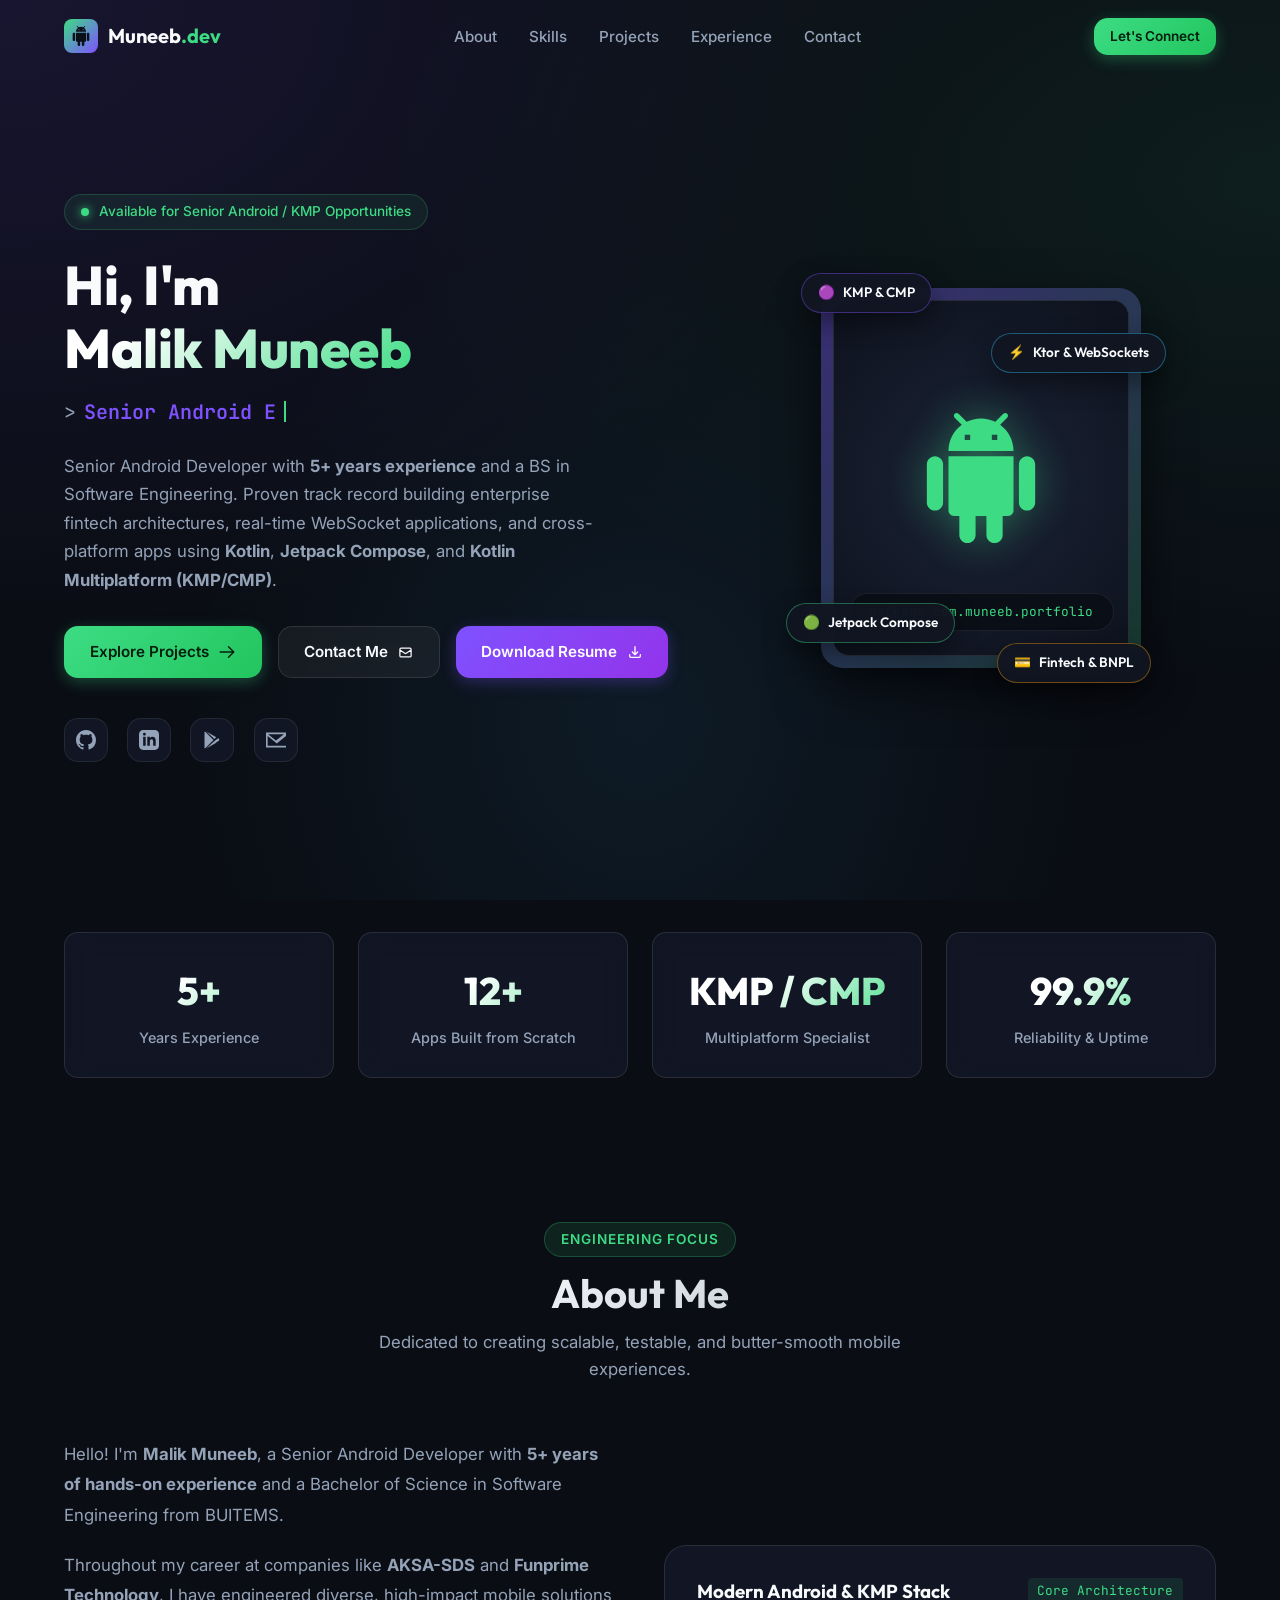
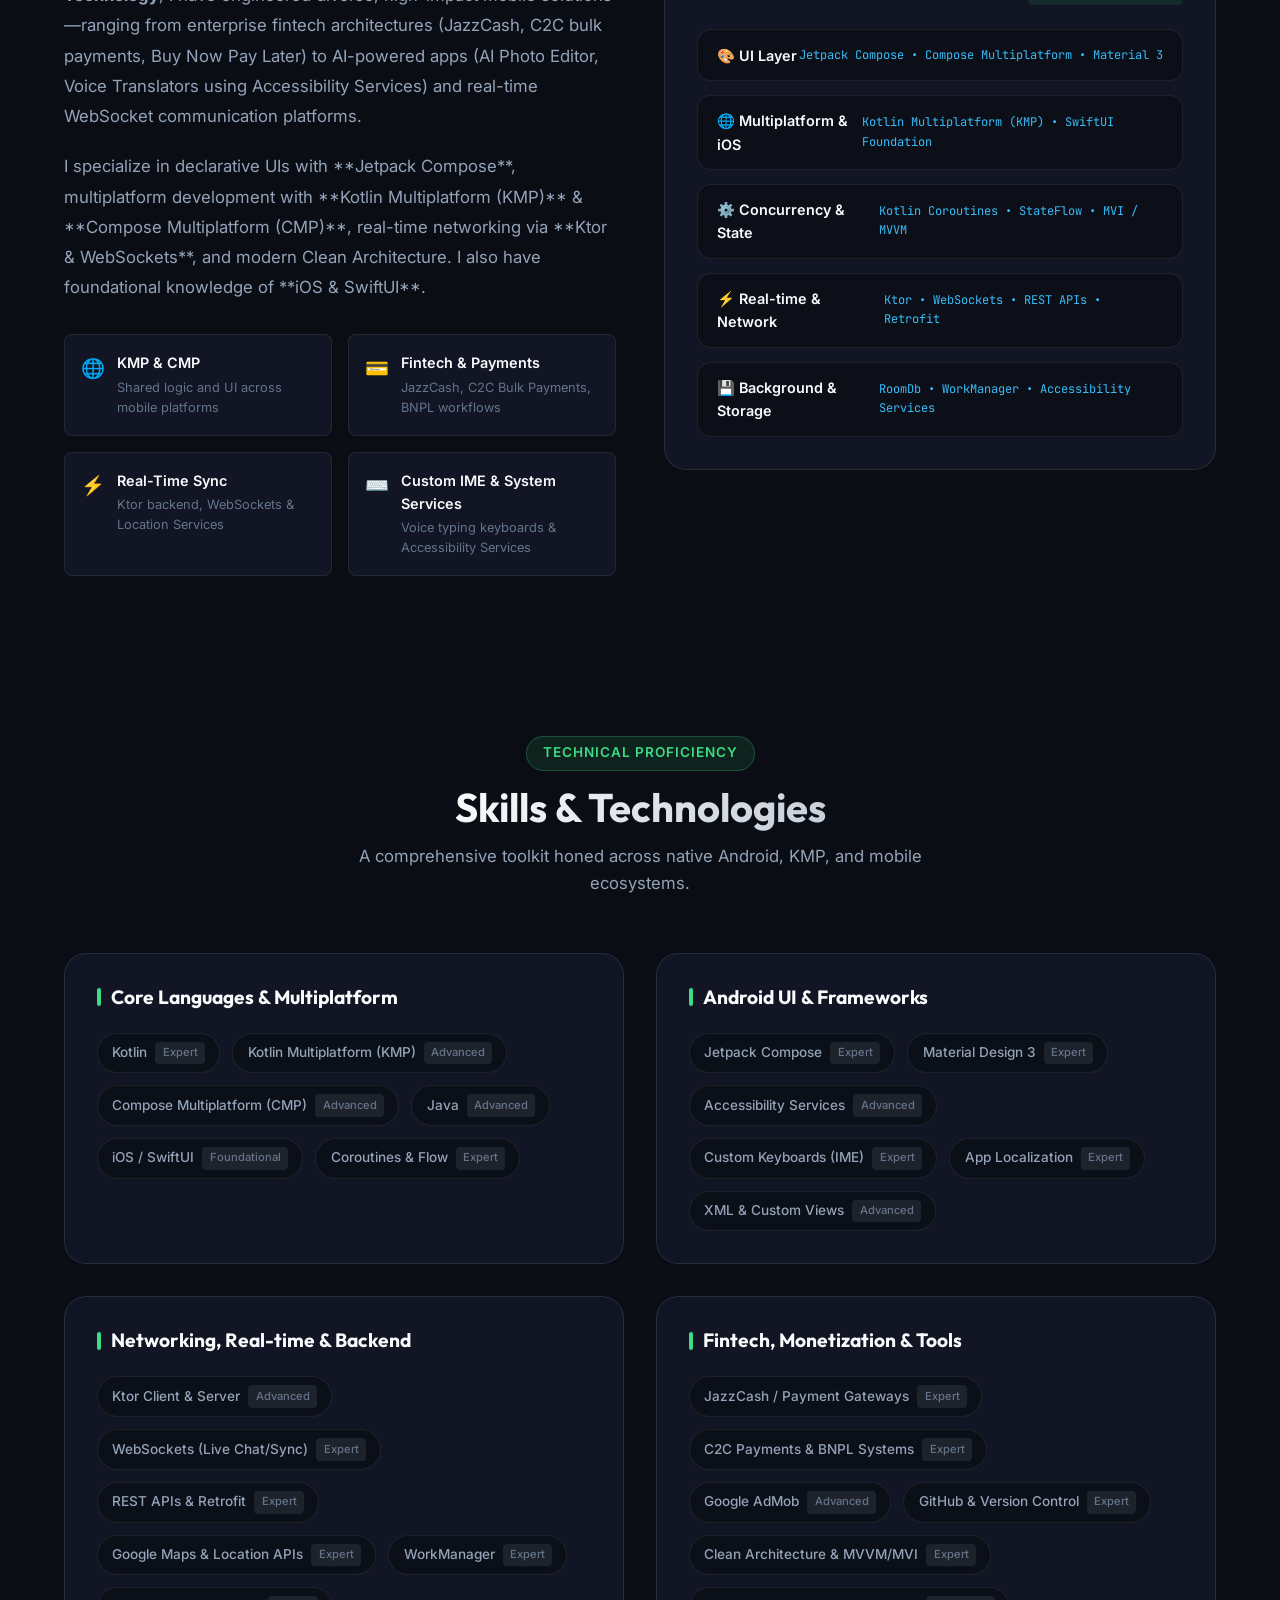
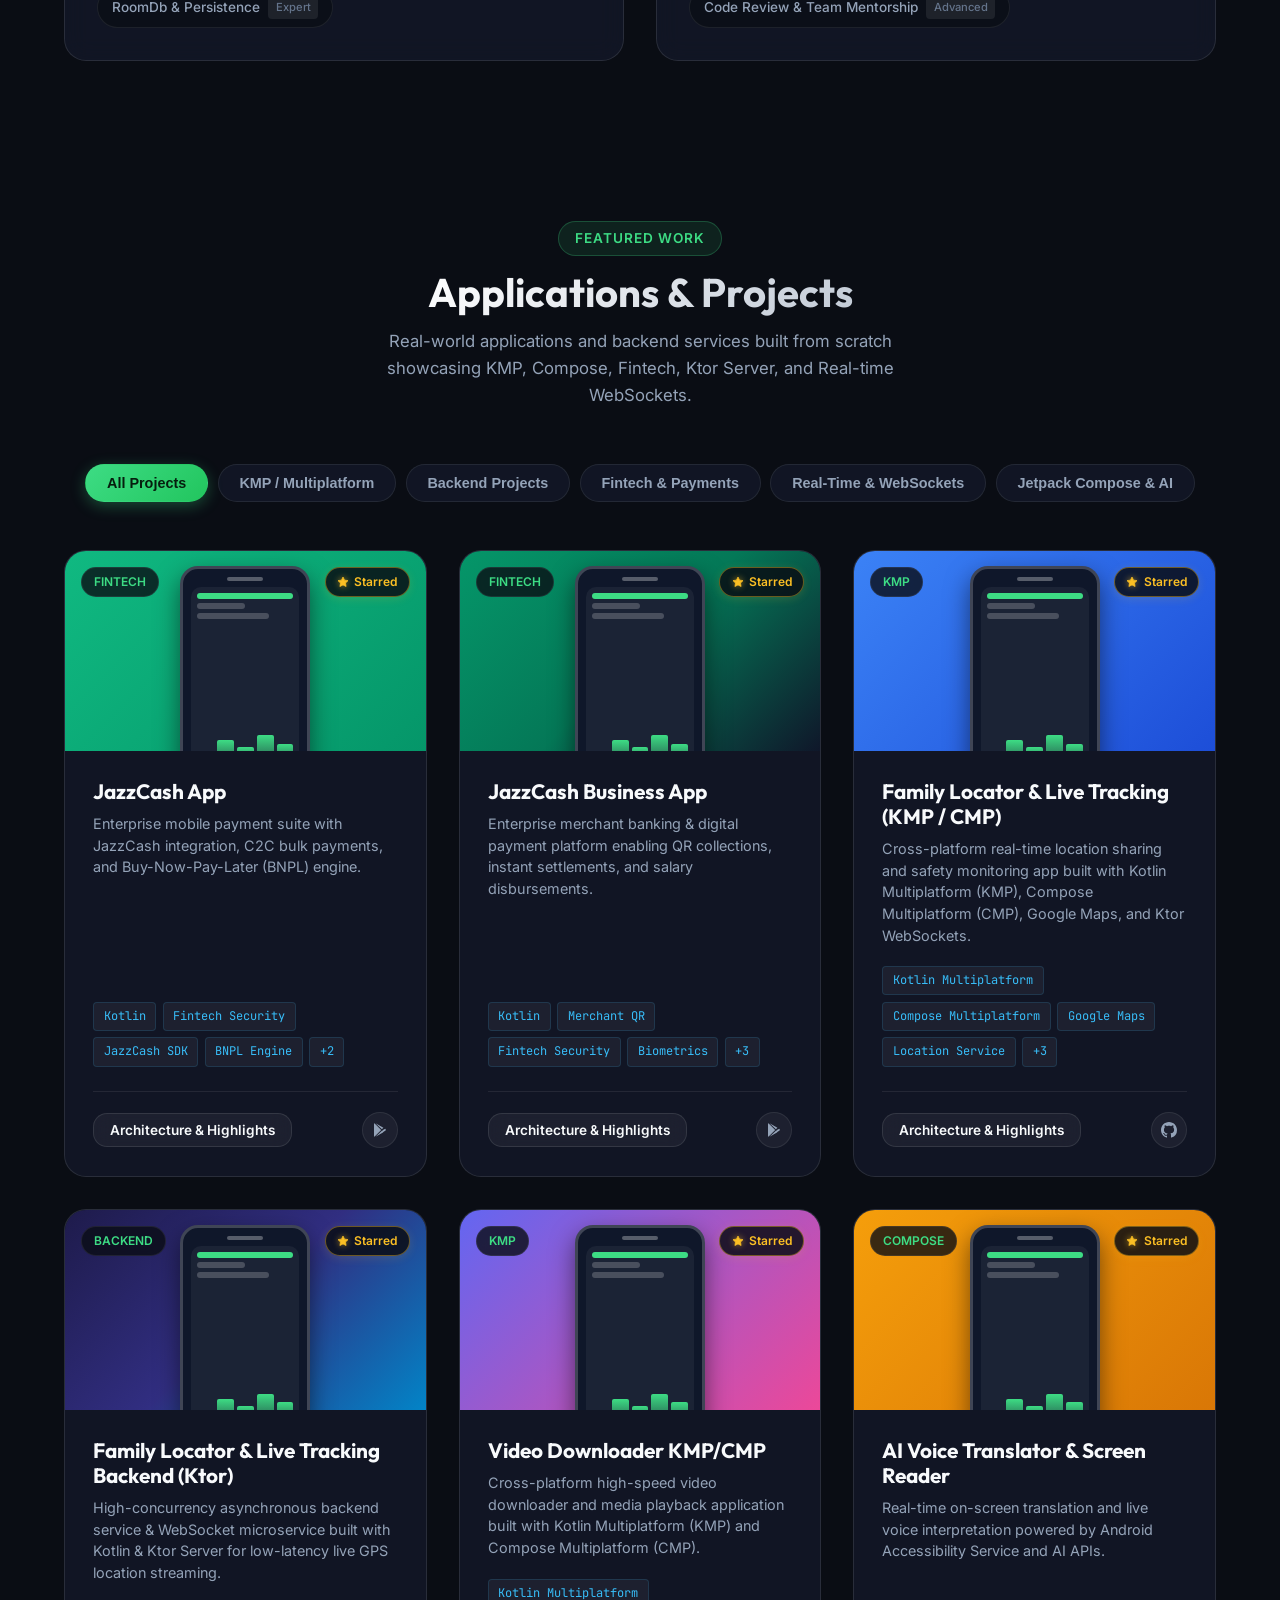
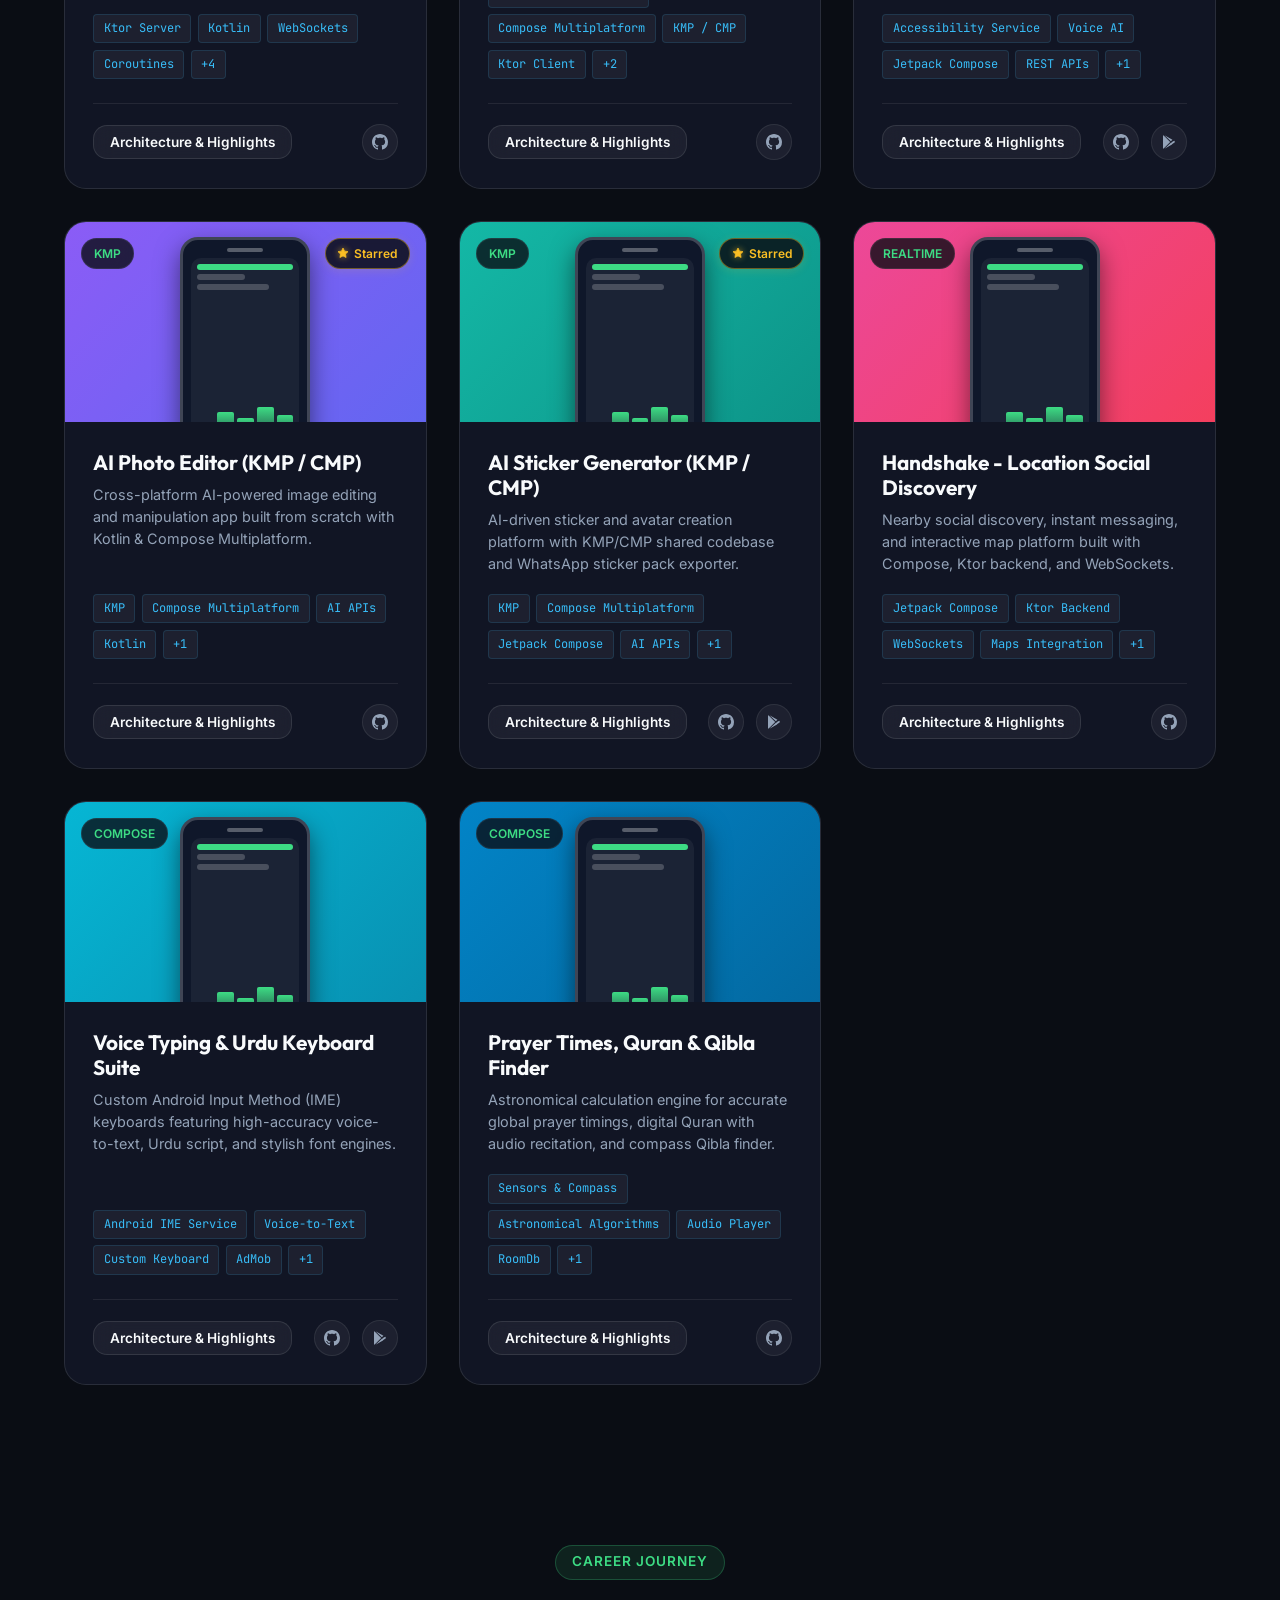
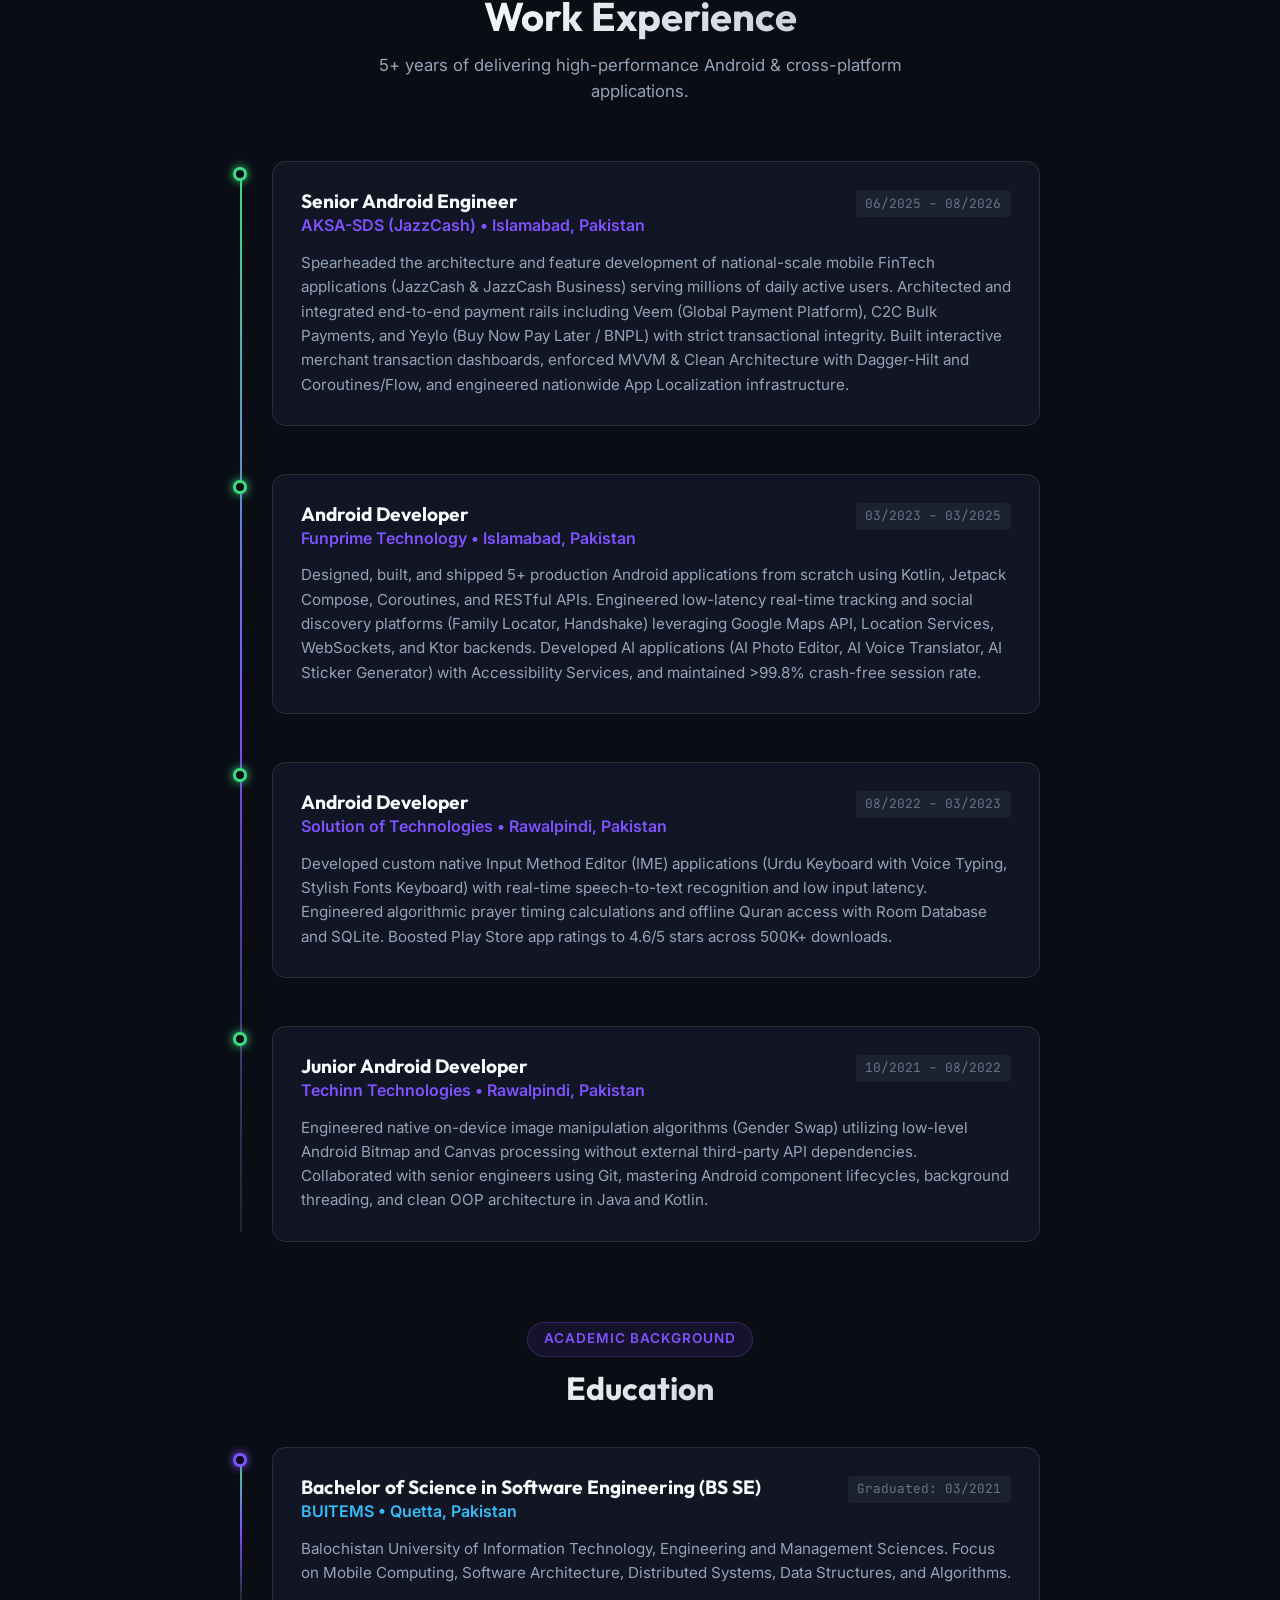
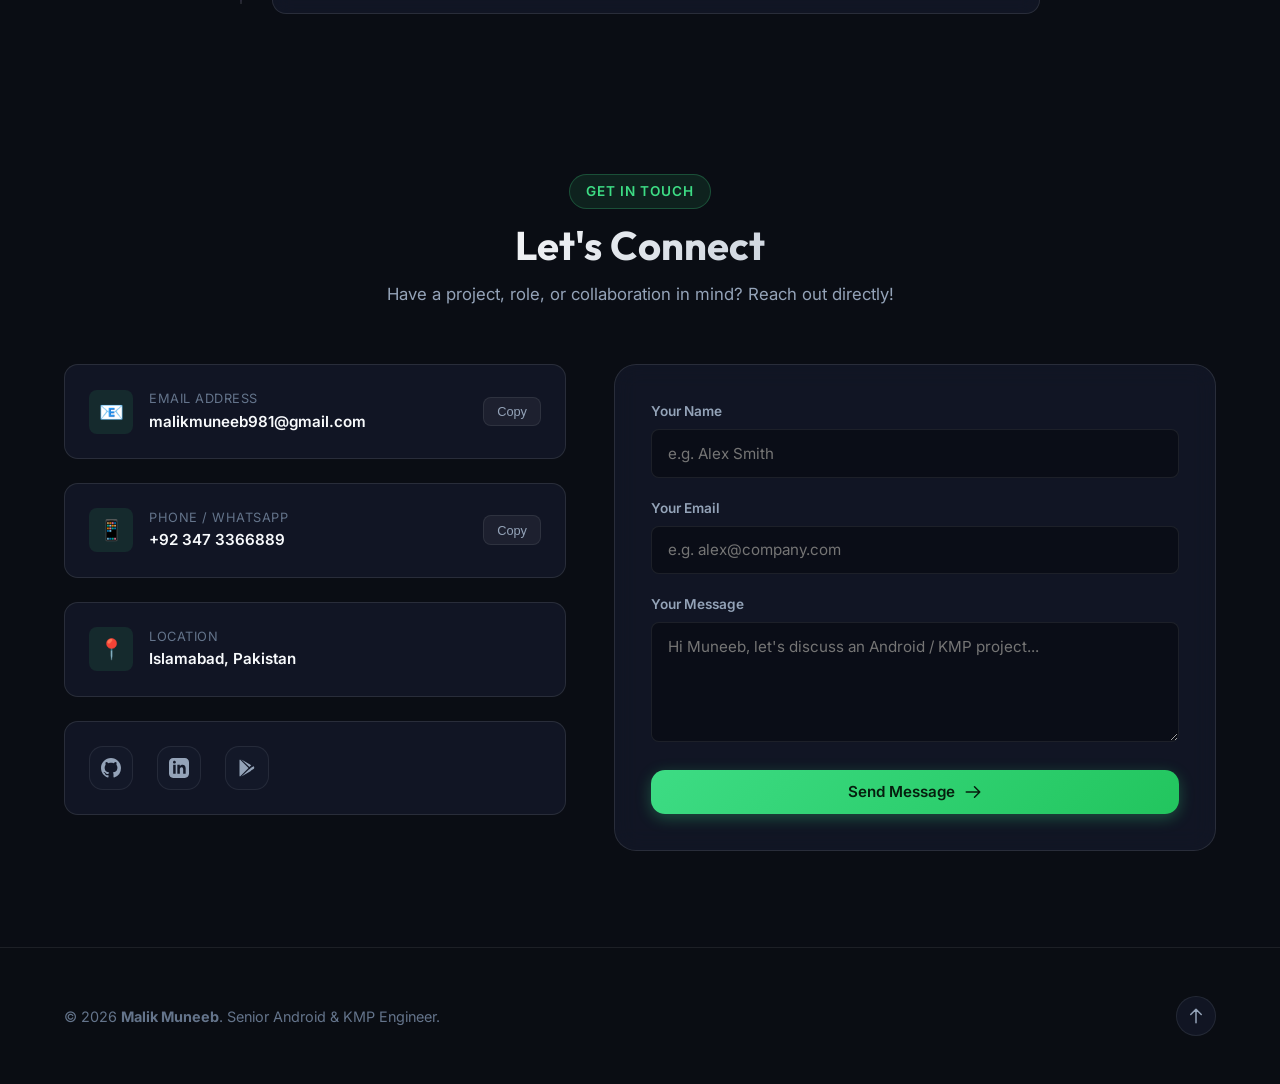
==== commit 80166949: "Add files via upload" ====
--- a/index.html
+++ b/index.html
@@ -92,7 +92,10 @@
             <span>Explore Projects</span>
             <svg width="18" height="18" fill="none" stroke="currentColor" stroke-width="2" viewBox="0 0 24 24"><path stroke-linecap="round" stroke-linejoin="round" d="M14 5l7 7m0 0l-7 7m7-7H3"/></svg>
           </a>
-          <a href="#contact" class="btn btn-secondary">Contact Me</a>
+          <a href="#contact" class="btn btn-secondary">
+            <span>Contact Me</span>
+            <svg width="15" height="15" fill="none" stroke="currentColor" stroke-width="2" viewBox="0 0 24 24"><path stroke-linecap="round" stroke-linejoin="round" d="M3 8l7.89 5.26a2 2 0 002.22 0L21 8M5 19h14a2 2 0 002-2V7a2 2 0 00-2-2H5a2 2 0 00-2 2v10a2 2 0 002 2z"/></svg>
+          </a>
           <a href="assets/Malik_Muneeb_Resume.pdf" download="Malik_Muneeb_Resume.pdf" class="btn btn-kotlin" target="_blank">
             <span>Download Resume</span>
             <svg width="16" height="16" fill="none" stroke="currentColor" stroke-width="2" viewBox="0 0 24 24"><path stroke-linecap="round" stroke-linejoin="round" d="M4 16v2a2 2 0 002 2h12a2 2 0 002-2v-2m-4-4l-4 4m0 0l-4-4m4 4V4"/></svg>
@@ -270,12 +273,13 @@
       <div class="section-header">
         <span class="section-tag">Featured Work</span>
         <h2 class="section-title">Applications & Projects</h2>
-        <p class="section-subtitle">Real-world applications built from scratch showcasing KMP, Compose, Fintech, and Real-time WebSockets.</p>
+        <p class="section-subtitle">Real-world applications and backend services built from scratch showcasing KMP, Compose, Fintech, Ktor Server, and Real-time WebSockets.</p>
       </div>
 
       <div class="project-filters">
         <button class="filter-btn active" data-filter="all">All Projects</button>
         <button class="filter-btn" data-filter="kmp">KMP / Multiplatform</button>
+        <button class="filter-btn" data-filter="backend">Backend Projects</button>
         <button class="filter-btn" data-filter="fintech">Fintech & Payments</button>
         <button class="filter-btn" data-filter="realtime">Real-Time & WebSockets</button>
         <button class="filter-btn" data-filter="compose">Jetpack Compose & AI</button>
--- a/css/style.css
+++ b/css/style.css
@@ -998,6 +998,45 @@
   font-weight: 600;
   color: var(--accent-android);
   border: 1px solid var(--border-subtle);
+  z-index: 2;
+}
+
+.project-star-badge {
+  position: absolute;
+  top: 1rem;
+  right: 1rem;
+  background: rgba(10, 13, 20, 0.85);
+  backdrop-filter: blur(8px);
+  padding: 0.3rem 0.7rem;
+  border-radius: var(--radius-full);
+  font-size: 0.75rem;
+  font-weight: 600;
+  color: #FBBF24;
+  border: 1px solid rgba(251, 191, 36, 0.4);
+  display: inline-flex;
+  align-items: center;
+  gap: 0.35rem;
+  box-shadow: 0 2px 10px rgba(251, 191, 36, 0.15);
+  z-index: 2;
+}
+
+.project-star-badge svg {
+  filter: drop-shadow(0 0 3px rgba(251, 191, 36, 0.6));
+}
+
+.modal-star-badge {
+  display: inline-flex;
+  align-items: center;
+  gap: 0.25rem;
+  font-size: 0.75rem;
+  font-weight: 600;
+  color: #FBBF24;
+  background: rgba(251, 191, 36, 0.12);
+  border: 1px solid rgba(251, 191, 36, 0.35);
+  border-radius: var(--radius-full);
+  padding: 0.2rem 0.65rem;
+  margin-left: 0.5rem;
+  vertical-align: middle;
 }
 
 .project-content {
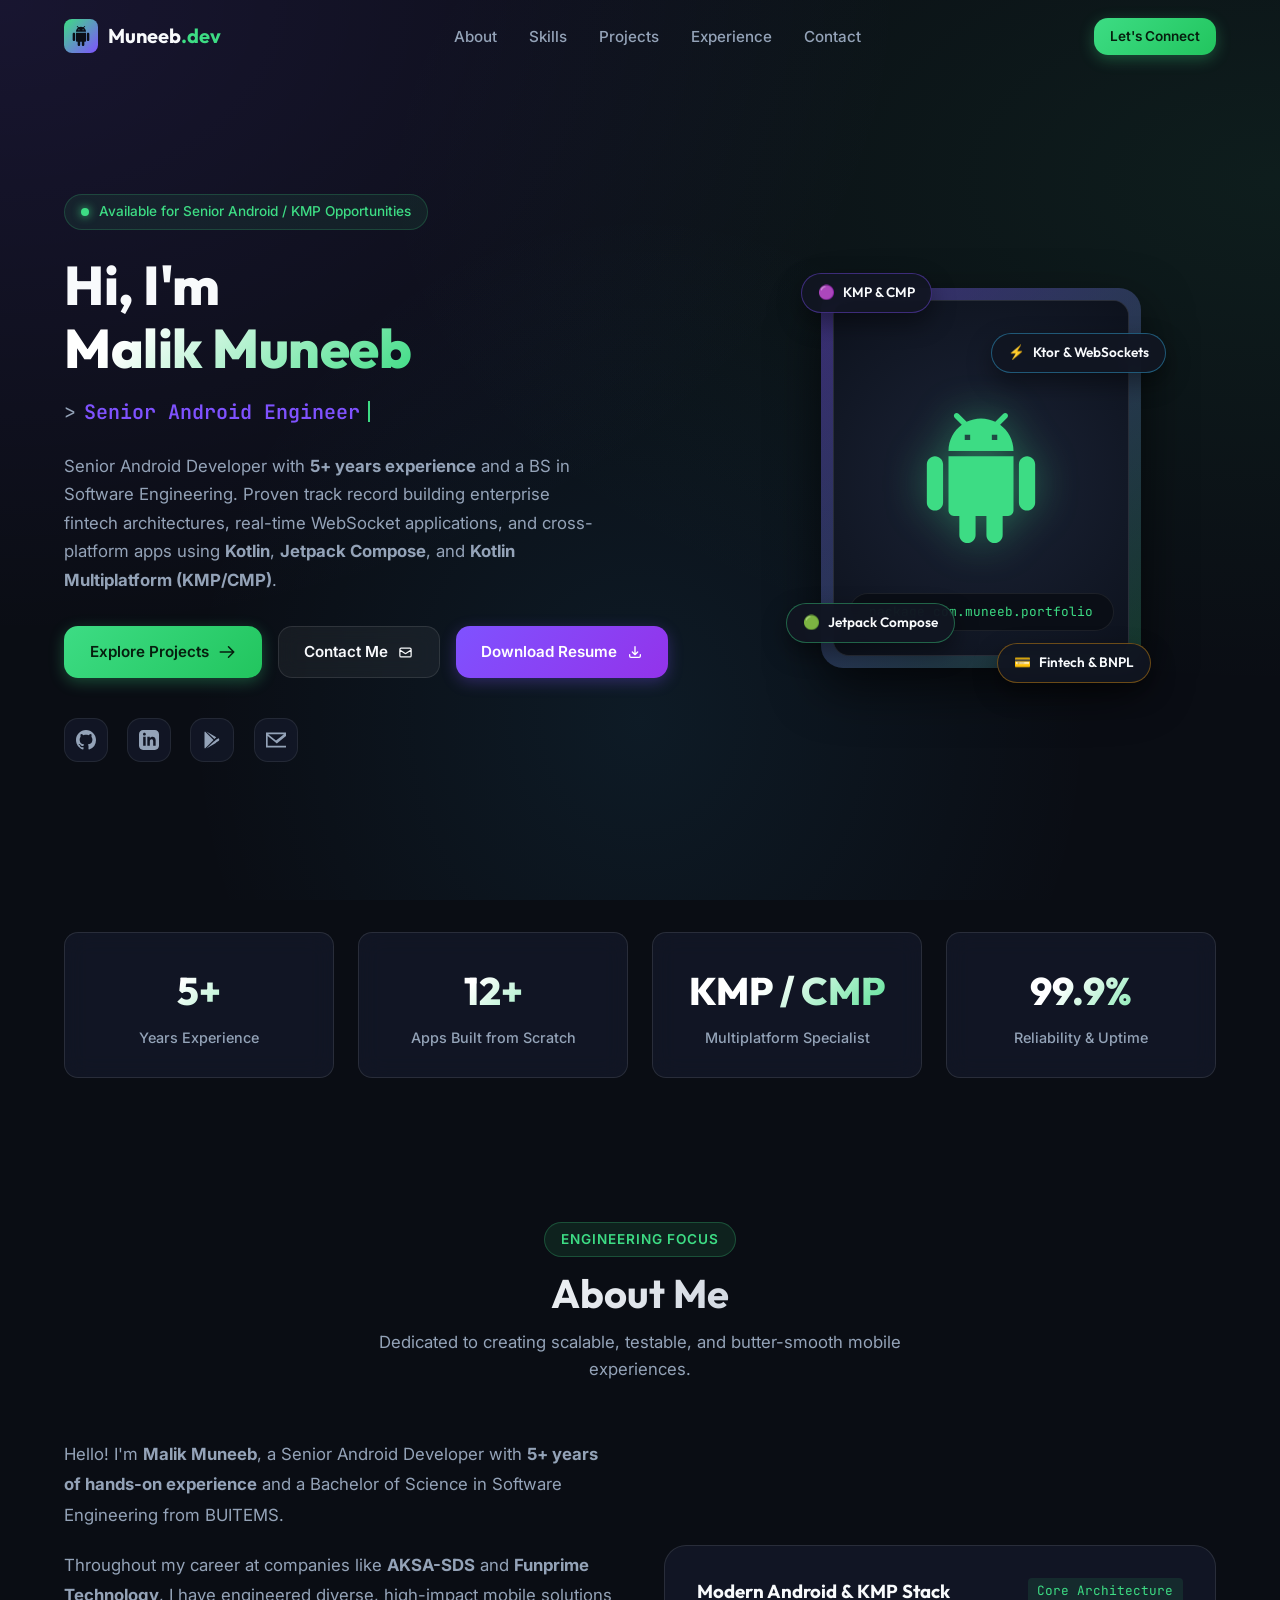
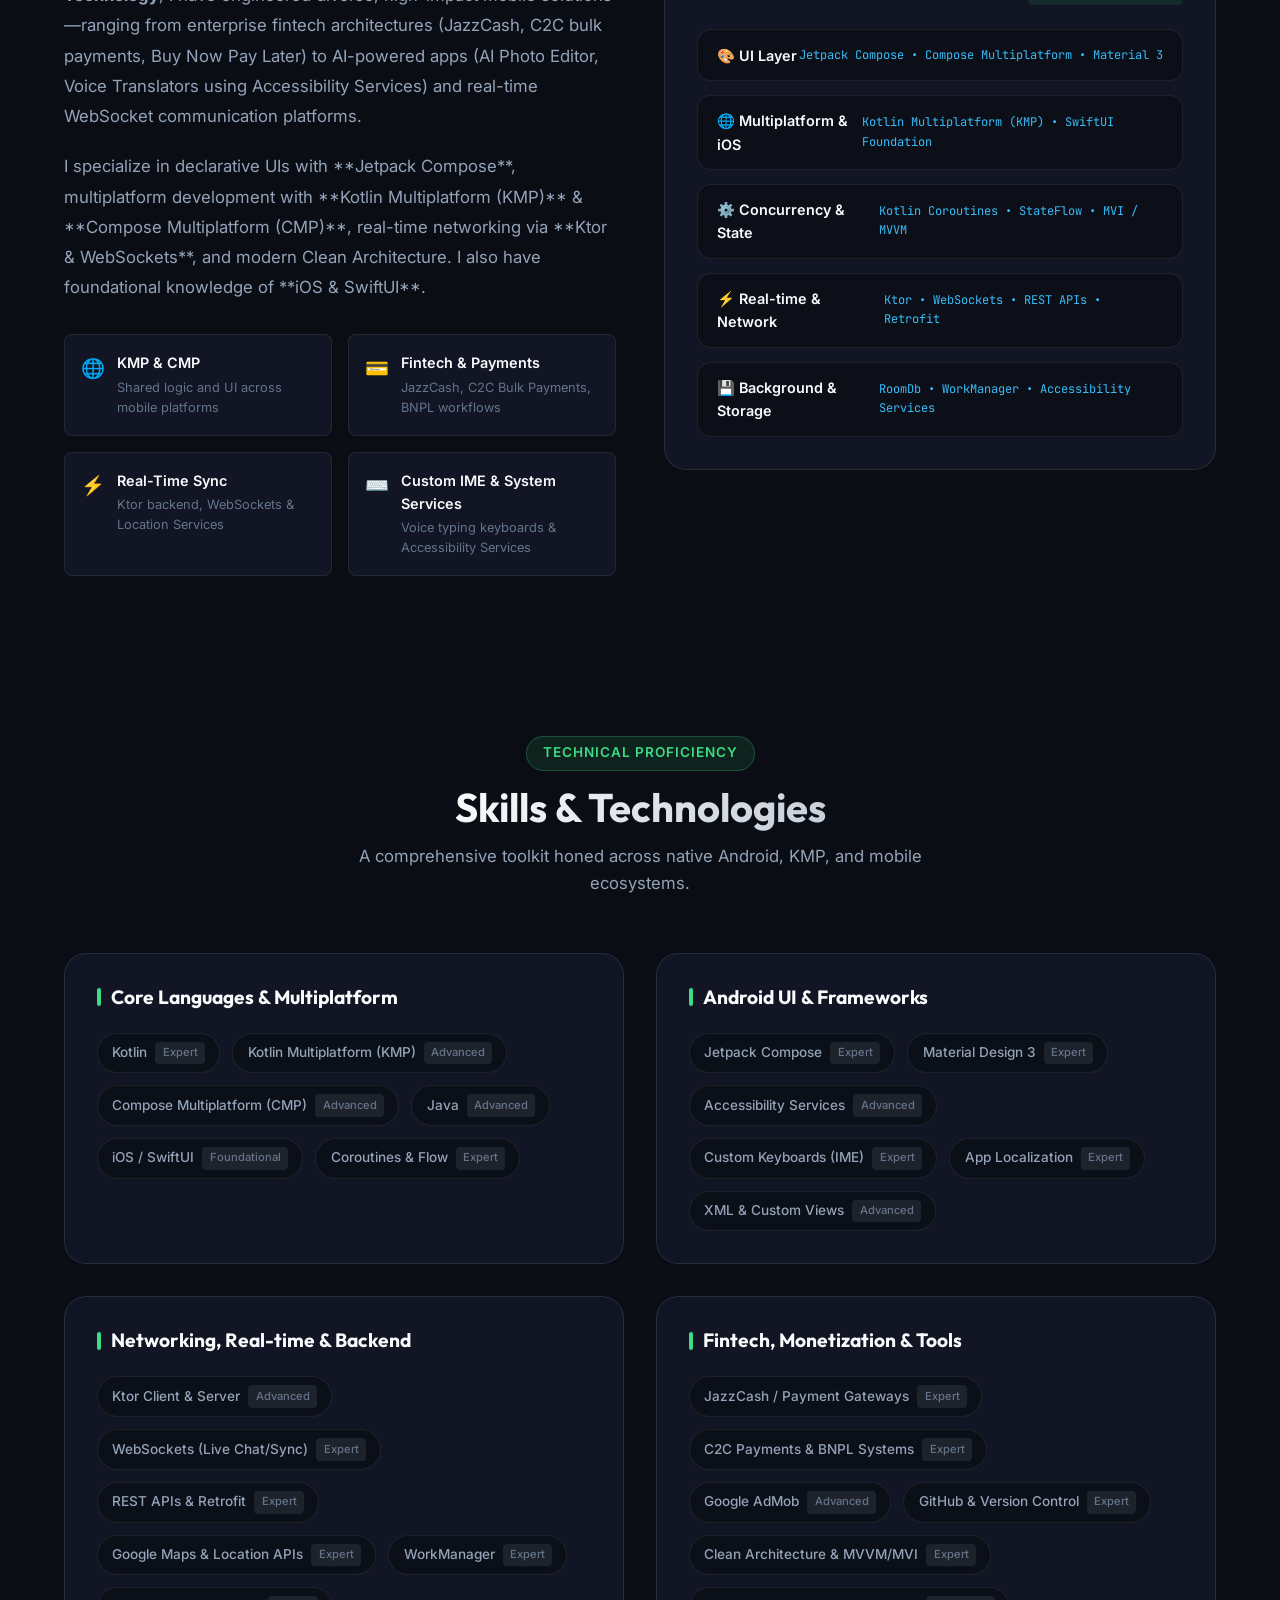
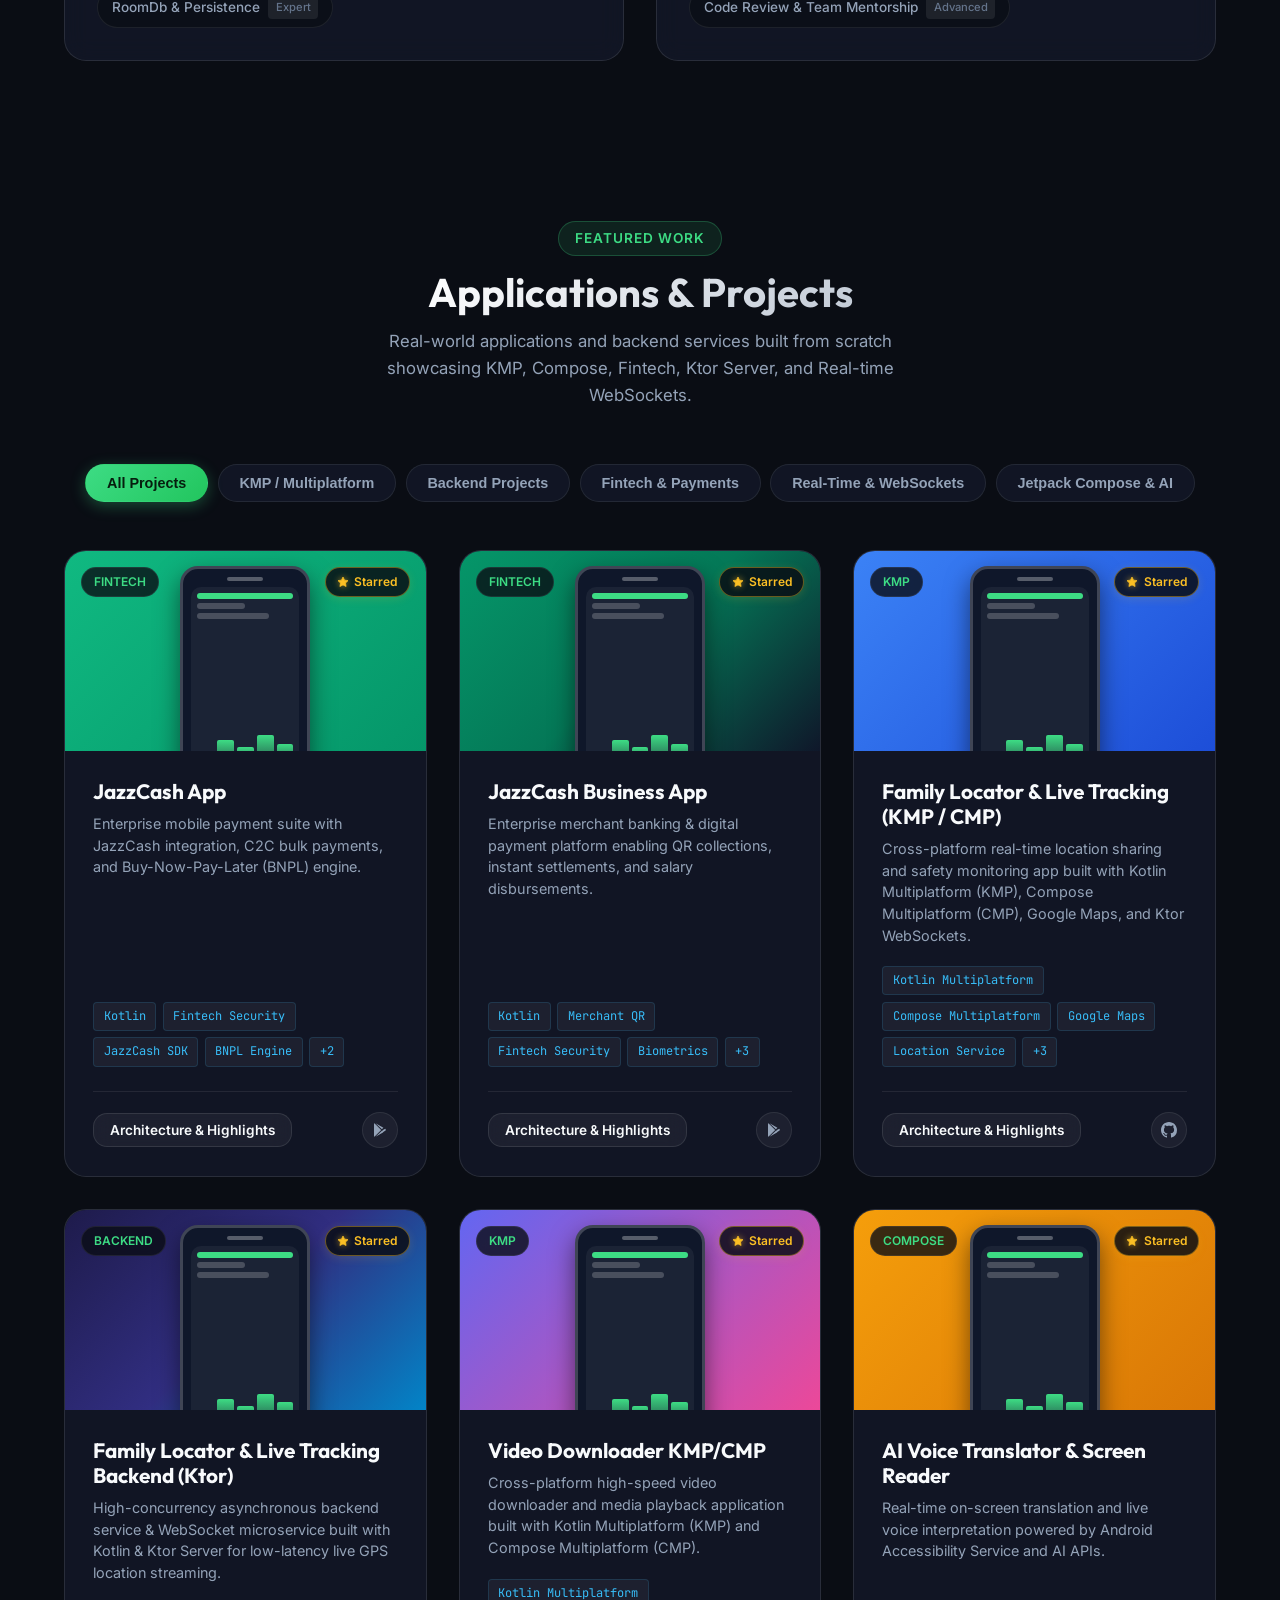
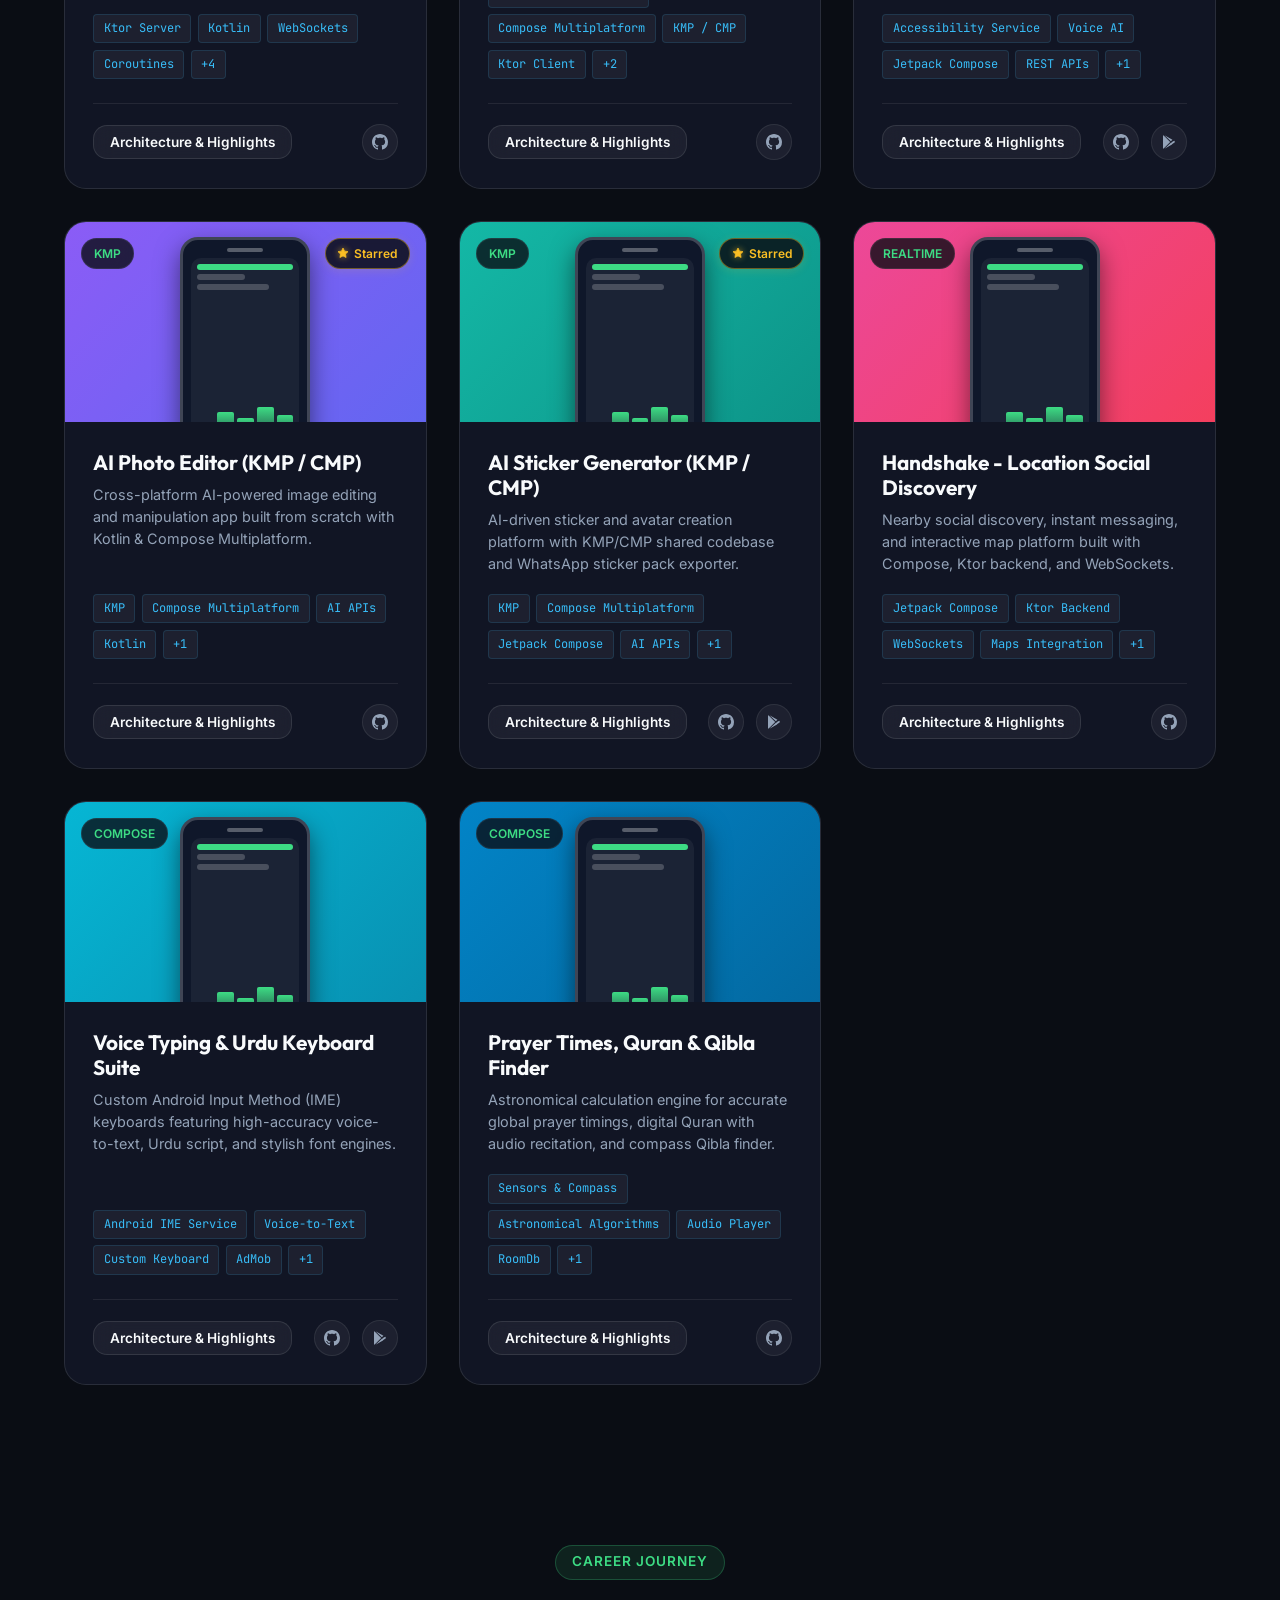
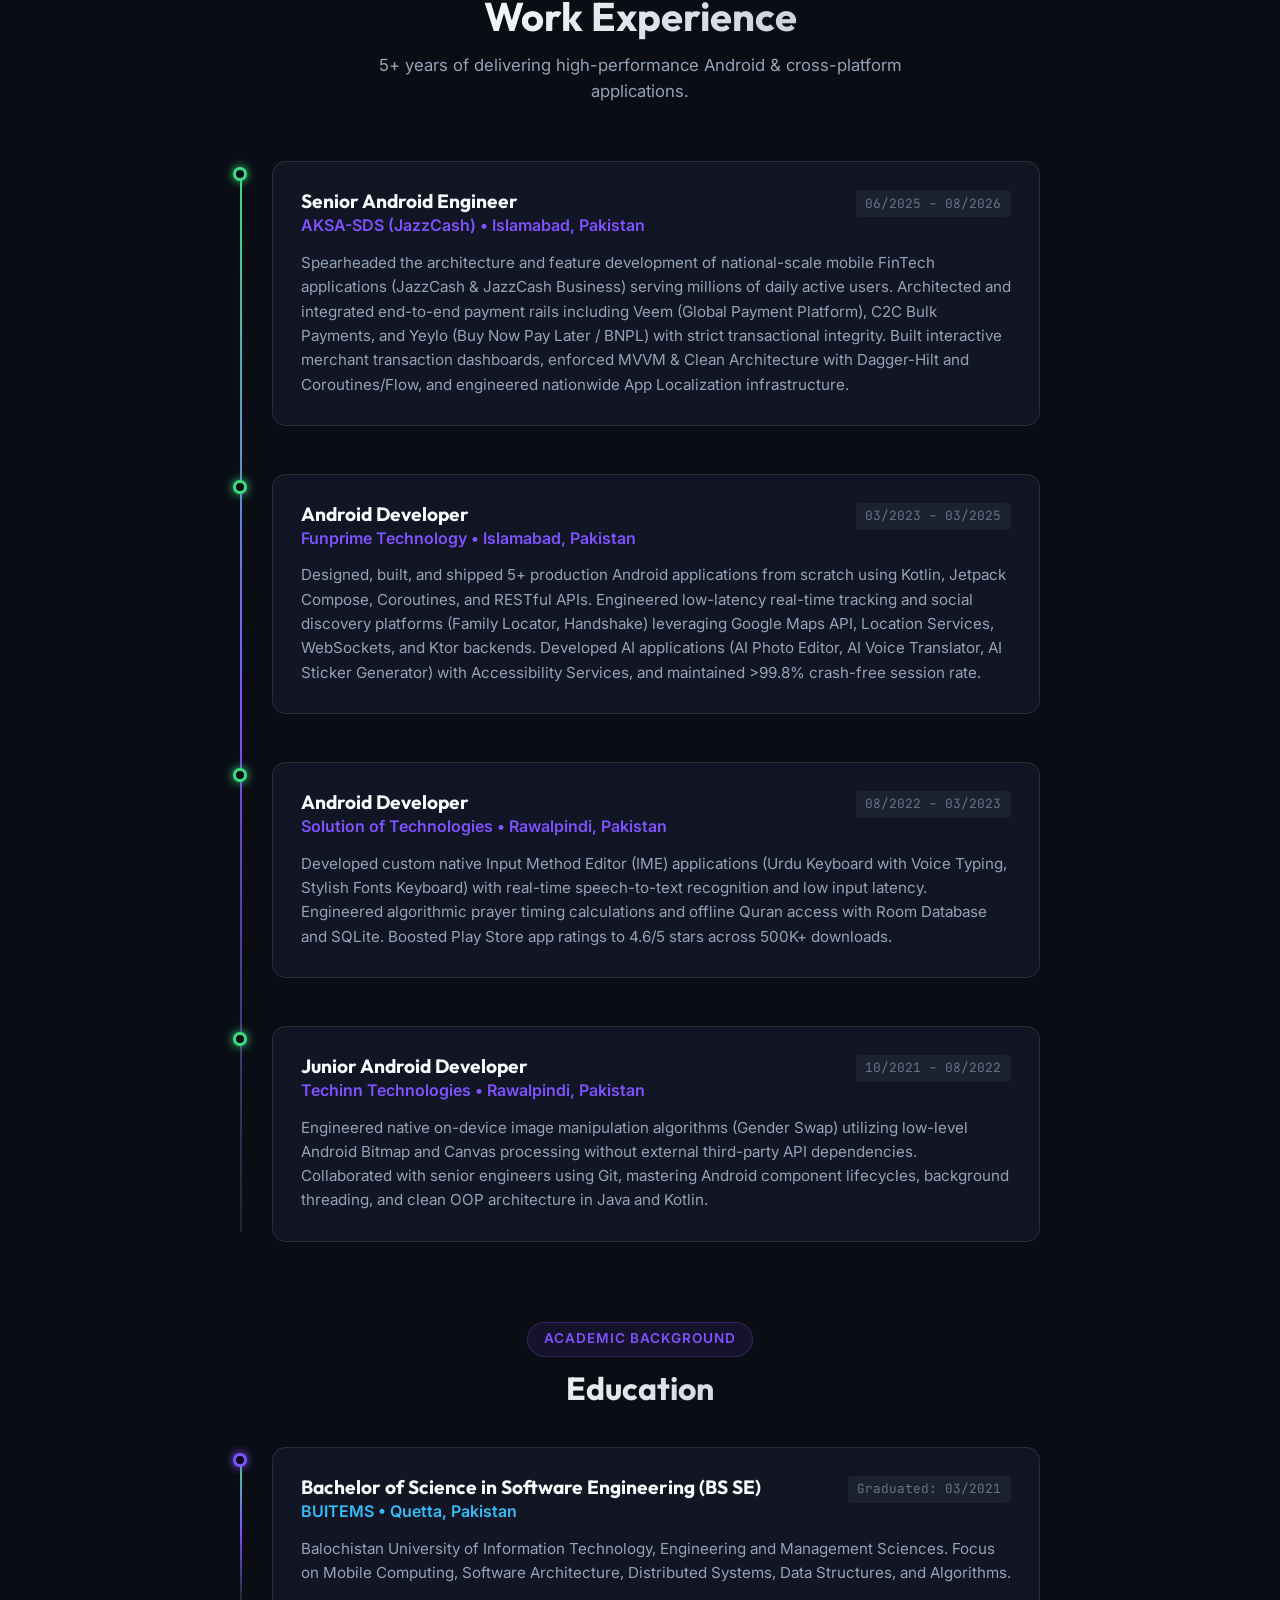
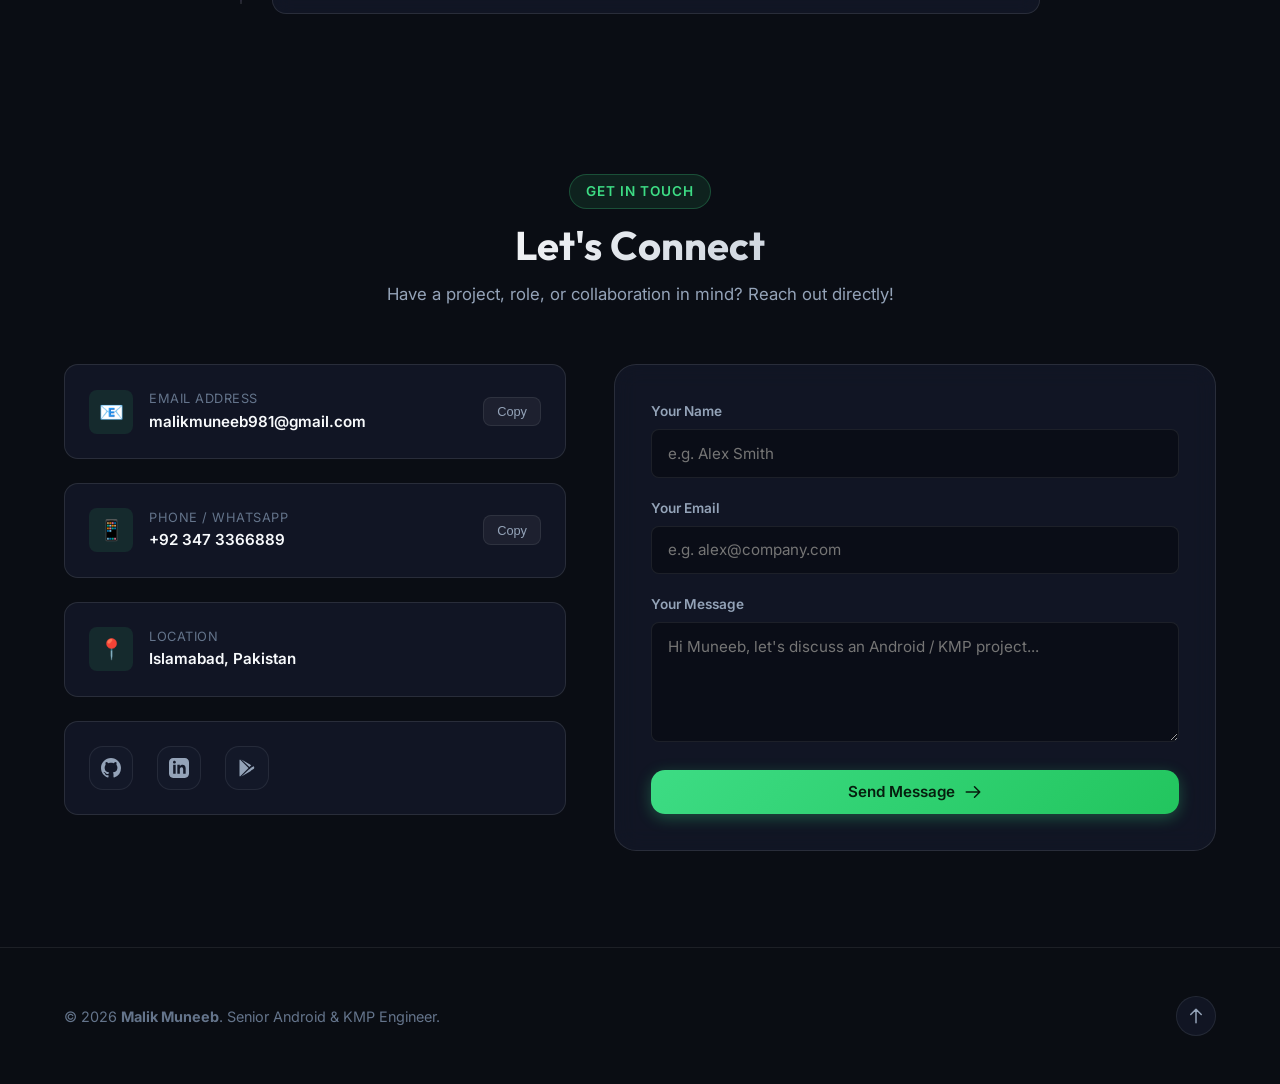
==== commit 2565d9b4: "Add files via upload" ====
--- a/index.html
+++ b/index.html
@@ -106,7 +106,7 @@
           <a href="https://github.com/malikmuneeb981" target="_blank" rel="noopener noreferrer" class="social-link" title="GitHub Profile">
             <svg width="20" height="20" fill="currentColor" viewBox="0 0 24 24"><path d="M12 0C5.37 0 0 5.37 0 12c0 5.31 3.435 9.795 8.205 11.385.6.105.825-.255.825-.57 0-.285-.015-1.23-.015-2.235-3.015.555-3.795-.735-4.035-1.41-.135-.345-.72-1.41-1.23-1.695-.42-.225-1.02-.78-.015-.795.945-.015 1.62.87 1.845 1.23 1.08 1.815 2.805 1.305 3.495.99.105-.78.42-1.305.765-1.605-2.67-.3-5.46-1.335-5.46-5.925 0-1.305.465-2.385 1.23-3.225-.12-.3-.54-1.53.12-3.18 0 0 1.005-.315 3.3 1.23.96-.27 1.98-.405 3-.405s2.04.135 3 .405c2.295-1.56 3.3-1.23 3.3-1.23.66 1.65.24 2.88.12 3.18.765.84 1.23 1.905 1.23 3.225 0 4.605-2.805 5.625-5.475 5.925.435.375.81 1.095.81 2.22 0 1.605-.015 2.895-.015 3.3 0 .315.225.69.825.57A12.02 12.02 0 0024 12c0-6.63-5.37-12-12-12z"/></svg>
           </a>
-          <a href="https://linkedin.com" target="_blank" rel="noopener noreferrer" class="social-link" title="LinkedIn Profile">
+          <a href="https://www.linkedin.com/in/malik-muneeb-59b293165" target="_blank" rel="noopener noreferrer" class="social-link" title="LinkedIn Profile">
             <svg width="20" height="20" fill="currentColor" viewBox="0 0 24 24"><path d="M19 0h-14c-2.761 0-5 2.239-5 5v14c0 2.761 2.239 5 5 5h14c2.762 0 5-2.239 5-5v-14c0-2.761-2.238-5-5-5zm-11 19h-3v-11h3v11zm-1.5-12.268c-.966 0-1.75-.79-1.75-1.764s.784-1.764 1.75-1.764 1.75.79 1.75 1.764-.783 1.764-1.75 1.764zm13.5 12.268h-3v-5.604c0-3.368-4-3.113-4 0v5.604h-3v-11h3v1.765c1.396-2.586 7-2.777 7 2.476v6.759z"/></svg>
           </a>
           <a href="https://play.google.com" target="_blank" rel="noopener noreferrer" class="social-link" title="Google Play Store">
